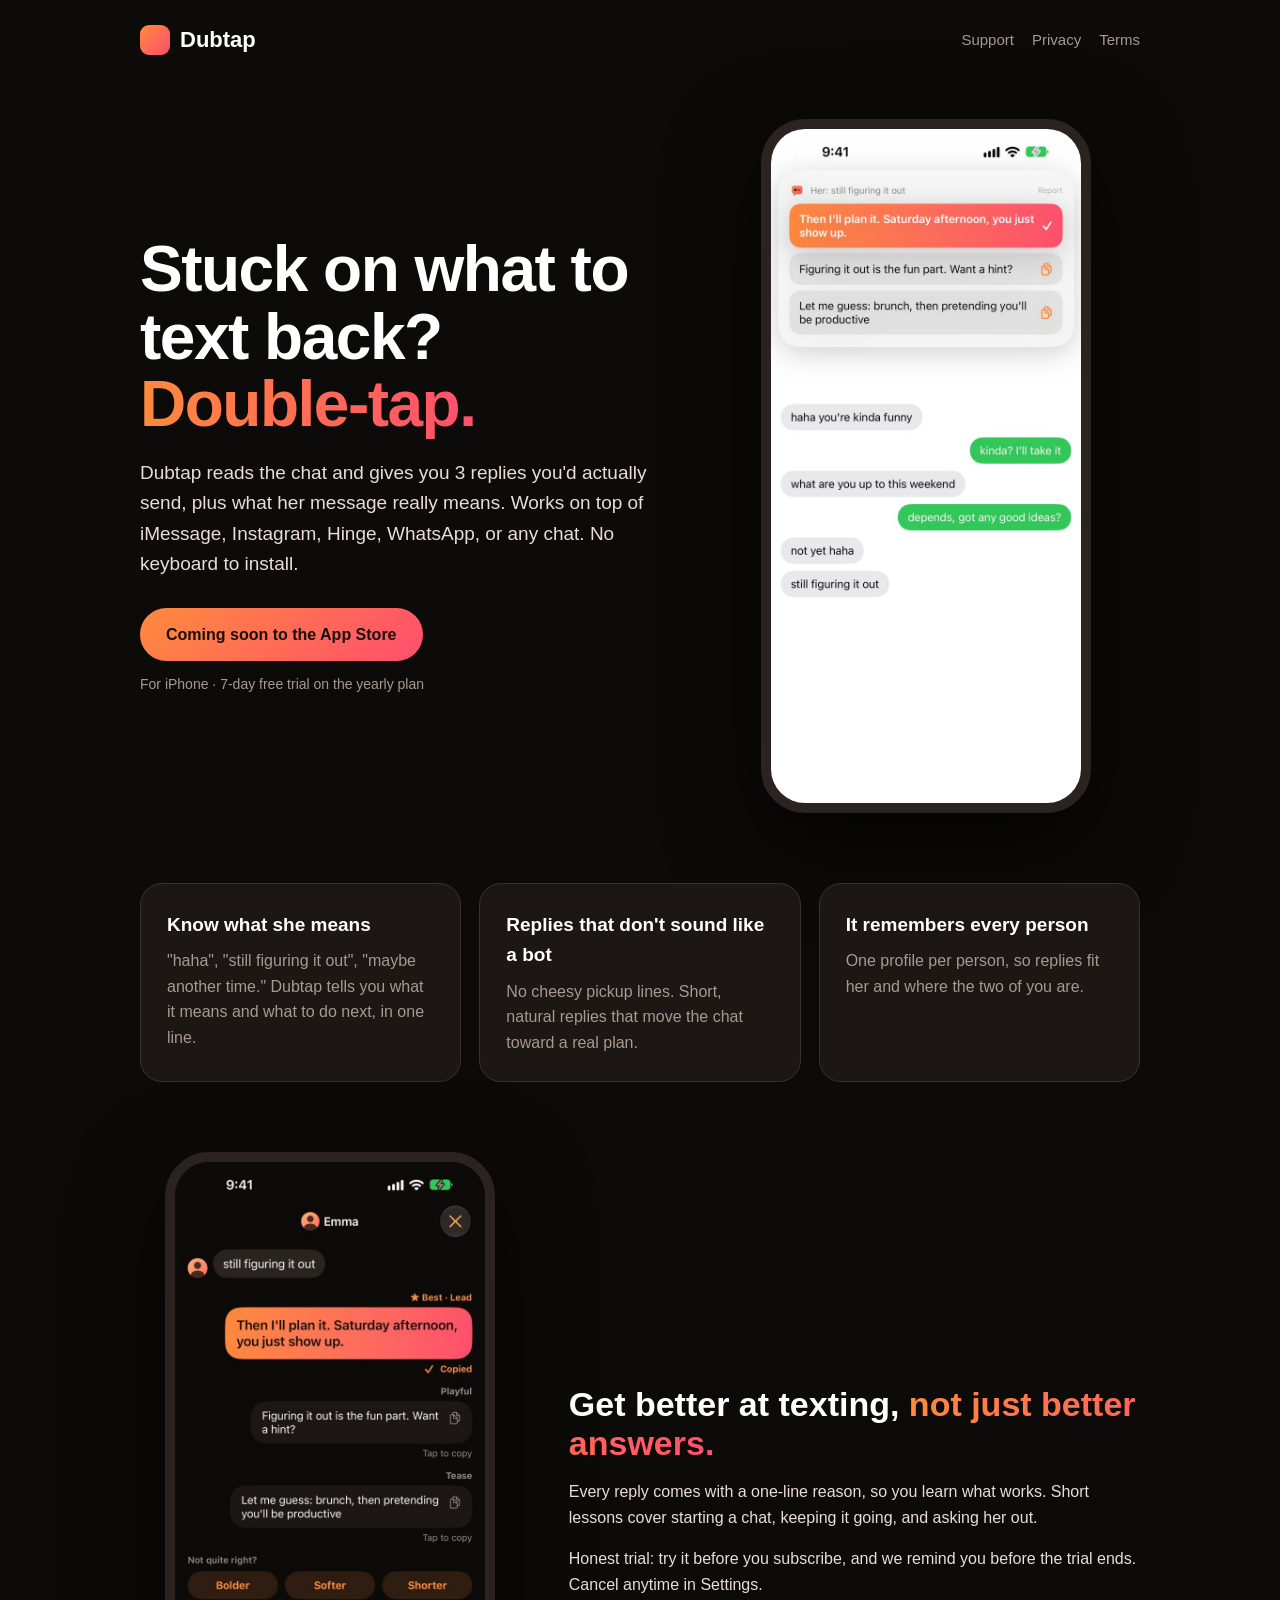
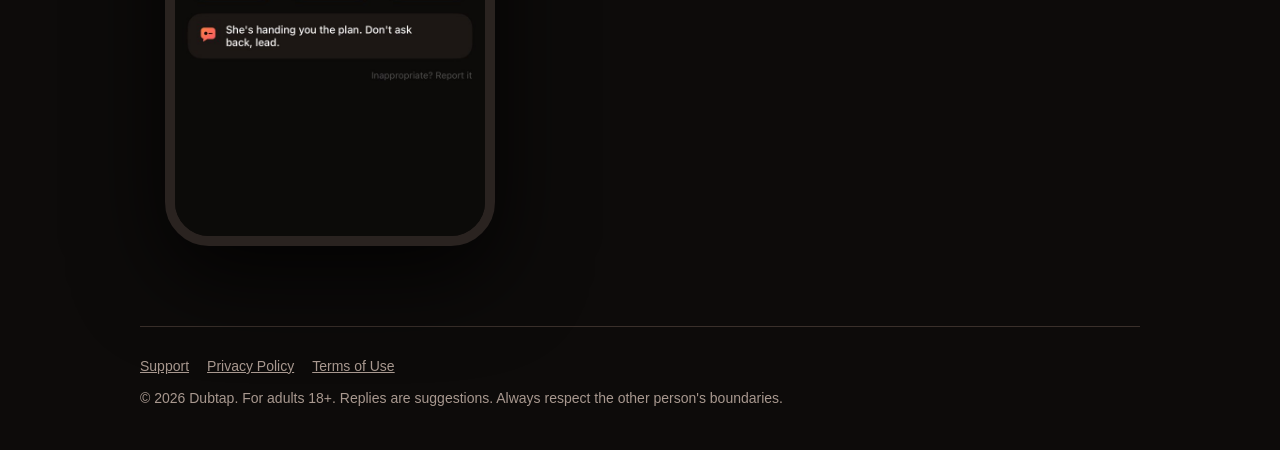
==== index.html @ b04d2e9c "Dubtap website: home, support, privacy, terms Co-Authored-By: Claude Fable 5.2 <noreply@anthropic.co" ====
<!doctype html>
<html lang="en">
<head>
<meta charset="utf-8">
<meta name="viewport" content="width=device-width,initial-scale=1">
<title>Dubtap: What to Text Her</title>
<meta name="description" content="Stuck on what to text back? Double-tap the back of your iPhone in any chat and get 3 replies you'd actually send, plus what her message really means.">
<meta property="og:title" content="Dubtap: What to Text Her">
<meta property="og:description" content="Double-tap the back of your iPhone in any chat. Get 3 replies you'd actually send.">
<meta property="og:image" content="https://dubtap.app/assets/reply.jpg">
<link rel="stylesheet" href="/assets/site.css">
</head>
<body>
<div class="wrap">
<header>
  <a class="brand" href="/"><span class="dot"></span>Dubtap</a>
  <nav><a href="/support/">Support</a><a href="/privacy/">Privacy</a><a href="/terms/">Terms</a></nav>
</header>

<section class="hero">
  <div>
    <h1>Stuck on what to text back? <span class="grad">Double-tap.</span></h1>
    <p>Dubtap reads the chat and gives you 3 replies you'd actually send, plus what her message really means. Works on top of iMessage, Instagram, Hinge, WhatsApp, or any chat. No keyboard to install.</p>
    <a class="btn" href="https://apps.apple.com/app/id6833831199">Coming soon to the App Store</a>
    <div class="note">For iPhone · 7-day free trial on the yearly plan</div>
  </div>
  <div class="phone"><img src="/assets/reply.jpg" alt="Three reply suggestions popping up over a chat, the first one already copied"></div>
</section>

<section class="features">
  <div class="card"><h3>Know what she means</h3><p>"haha", "still figuring it out", "maybe another time." Dubtap tells you what it means and what to do next, in one line.</p></div>
  <div class="card"><h3>Replies that don't sound like a bot</h3><p>No cheesy pickup lines. Short, natural replies that move the chat toward a real plan.</p></div>
  <div class="card"><h3>It remembers every person</h3><p>One profile per person, so replies fit her and where the two of you are.</p></div>
</section>

<section class="split">
  <div class="phone"><img src="/assets/result.jpg" alt="Reply result with a coach tip explaining the message"></div>
  <div>
    <h2>Get better at texting, <span class="grad">not just better answers.</span></h2>
    <p>Every reply comes with a one-line reason, so you learn what works. Short lessons cover starting a chat, keeping it going, and asking her out.</p>
    <p>Honest trial: try it before you subscribe, and we remind you before the trial ends. Cancel anytime in Settings.</p>
  </div>
</section>

<footer>
  <a href="/support/">Support</a><a href="/privacy/">Privacy Policy</a><a href="/terms/">Terms of Use</a>
  <div style="margin-top:10px">© 2026 Dubtap. For adults 18+. Replies are suggestions. Always respect the other person's boundaries.</div>
</footer>
</div>
</body>
</html>
---- assets/site.css ----
:root{--bg:#0d0b0a;--card:#1c1715;--line:#3a302b;--ink:#fff;--sub:#a8988f;--a1:#ff8a3d;--a2:#ff4f6d}
*{box-sizing:border-box}
html{-webkit-text-size-adjust:100%}
body{margin:0;background:var(--bg);color:var(--ink);font-family:-apple-system,BlinkMacSystemFont,"Segoe UI",Roboto,Helvetica,Arial,sans-serif;line-height:1.6}
a{color:var(--a1)}
.wrap{max-width:1040px;margin:0 auto;padding:0 20px}
header{display:flex;align-items:center;justify-content:space-between;padding:22px 0}
.brand{display:flex;align-items:center;gap:10px;font-weight:800;font-size:22px;color:var(--ink);text-decoration:none}
.dot{width:30px;height:30px;border-radius:9px;background:linear-gradient(135deg,var(--a1),var(--a2))}
nav a{color:var(--sub);text-decoration:none;margin-left:18px;font-size:15px}
nav a:hover{color:var(--ink)}
.grad{background:linear-gradient(90deg,var(--a1),var(--a2));-webkit-background-clip:text;background-clip:text;color:transparent}
.hero{display:grid;grid-template-columns:1.1fr .9fr;gap:48px;align-items:center;padding:40px 0 70px}
.hero h1{font-size:clamp(38px,6vw,64px);line-height:1.05;letter-spacing:-1.5px;margin:0 0 20px}
.hero p{font-size:19px;color:#e9ddd5;margin:0 0 28px;max-width:520px}
.btn{display:inline-block;background:linear-gradient(135deg,var(--a1),var(--a2));color:#1a0f0a;font-weight:700;padding:14px 26px;border-radius:999px;text-decoration:none}
.note{color:var(--sub);font-size:14px;margin-top:12px}
.phone{border:10px solid #2a2320;border-radius:44px;overflow:hidden;box-shadow:0 30px 90px #000c;max-width:330px;margin:0 auto}
.phone img{display:block;width:100%}
.features{display:grid;grid-template-columns:repeat(3,1fr);gap:18px;padding-bottom:70px}
.card{background:var(--card);border:1px solid var(--line);border-radius:22px;padding:26px}
.card h3{margin:0 0 8px;font-size:19px}
.card p{margin:0;color:var(--sub)}
.split{display:grid;grid-template-columns:.8fr 1.2fr;gap:48px;align-items:center;padding-bottom:80px}
.split h2{font-size:34px;line-height:1.15;margin:0 0 14px}
.split p{color:#e9ddd5}
footer{border-top:1px solid var(--line);padding:28px 0 40px;color:var(--sub);font-size:14px}
footer a{color:var(--sub);margin-right:18px}
.doc{max-width:760px;padding:20px 0 70px}
.doc h1{font-size:38px;margin:10px 0 4px}
.doc h2{font-size:22px;margin:34px 0 8px}
.doc p,.doc li{color:#e9ddd5}
.doc .meta{color:var(--sub);margin-bottom:24px}
@media (max-width:760px){
  .hero,.split{grid-template-columns:1fr}
  .features{grid-template-columns:1fr}
  nav a{margin-left:12px;font-size:14px}
}
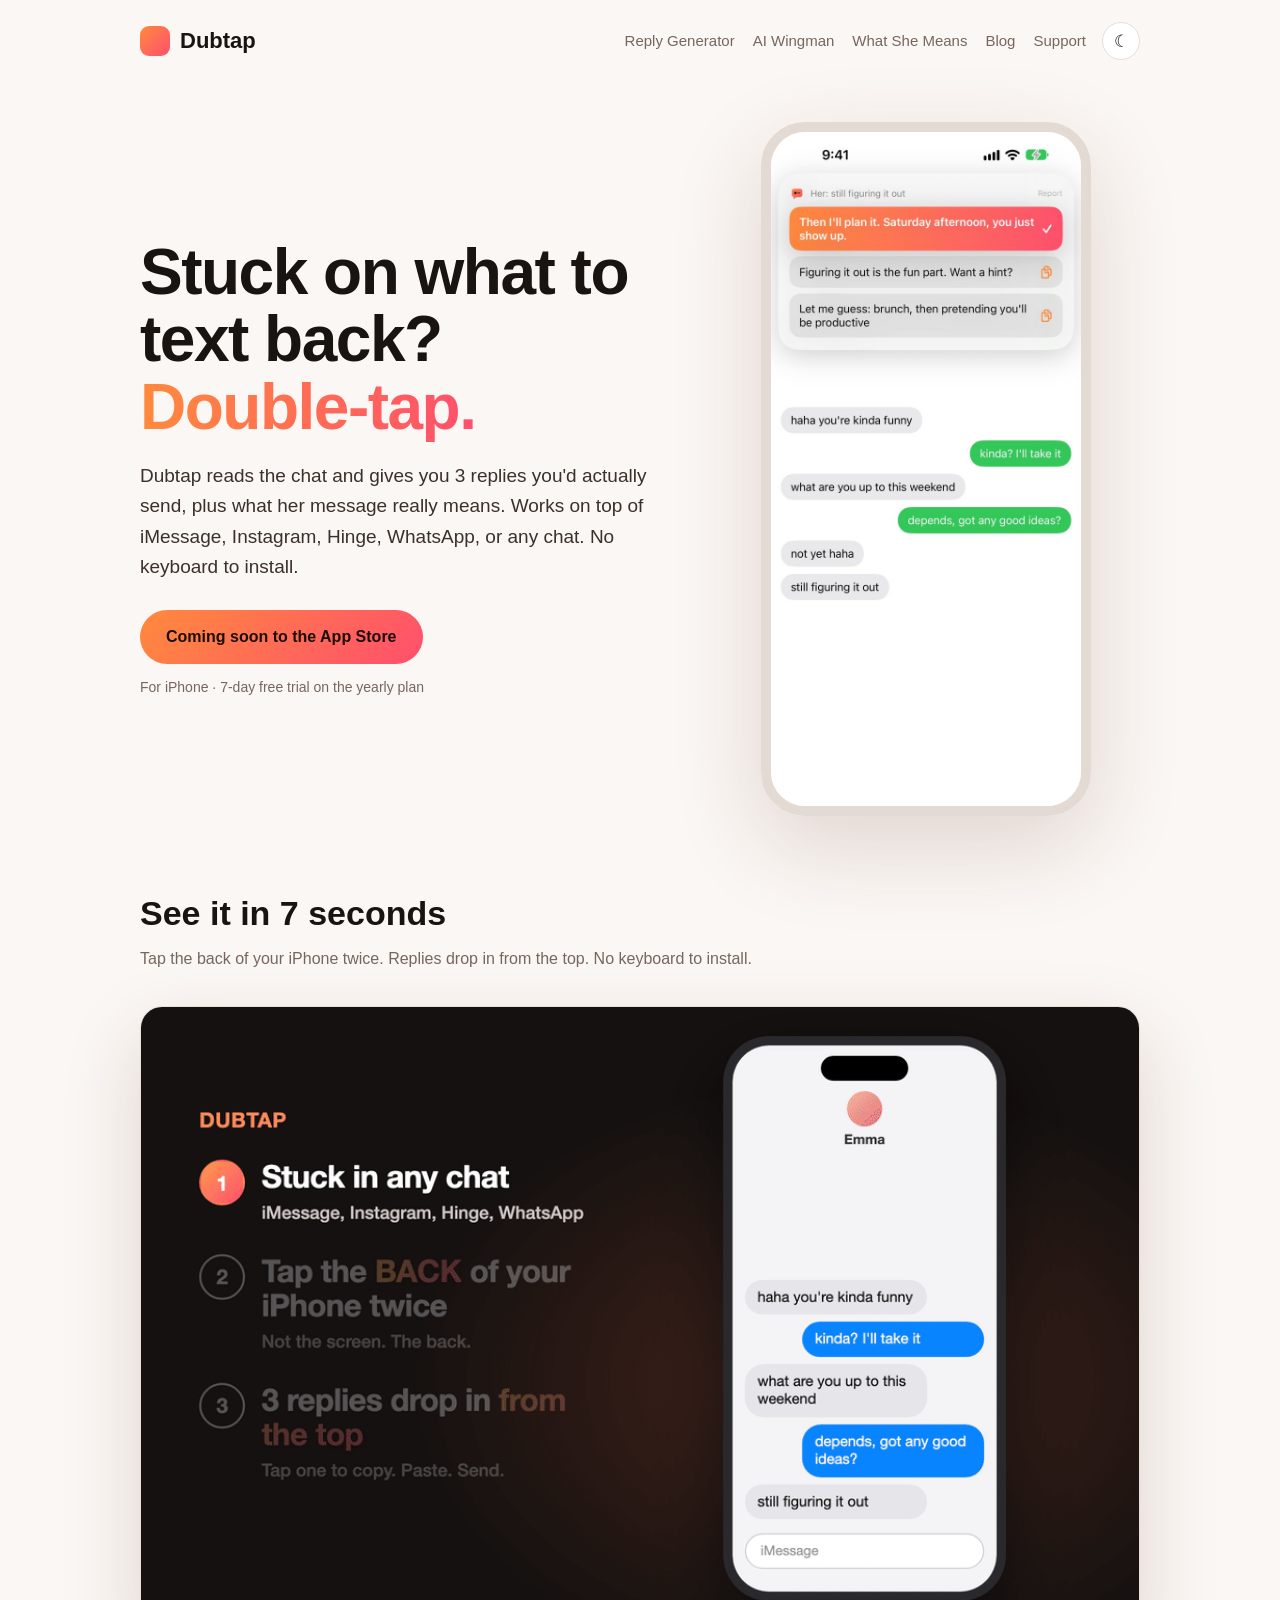
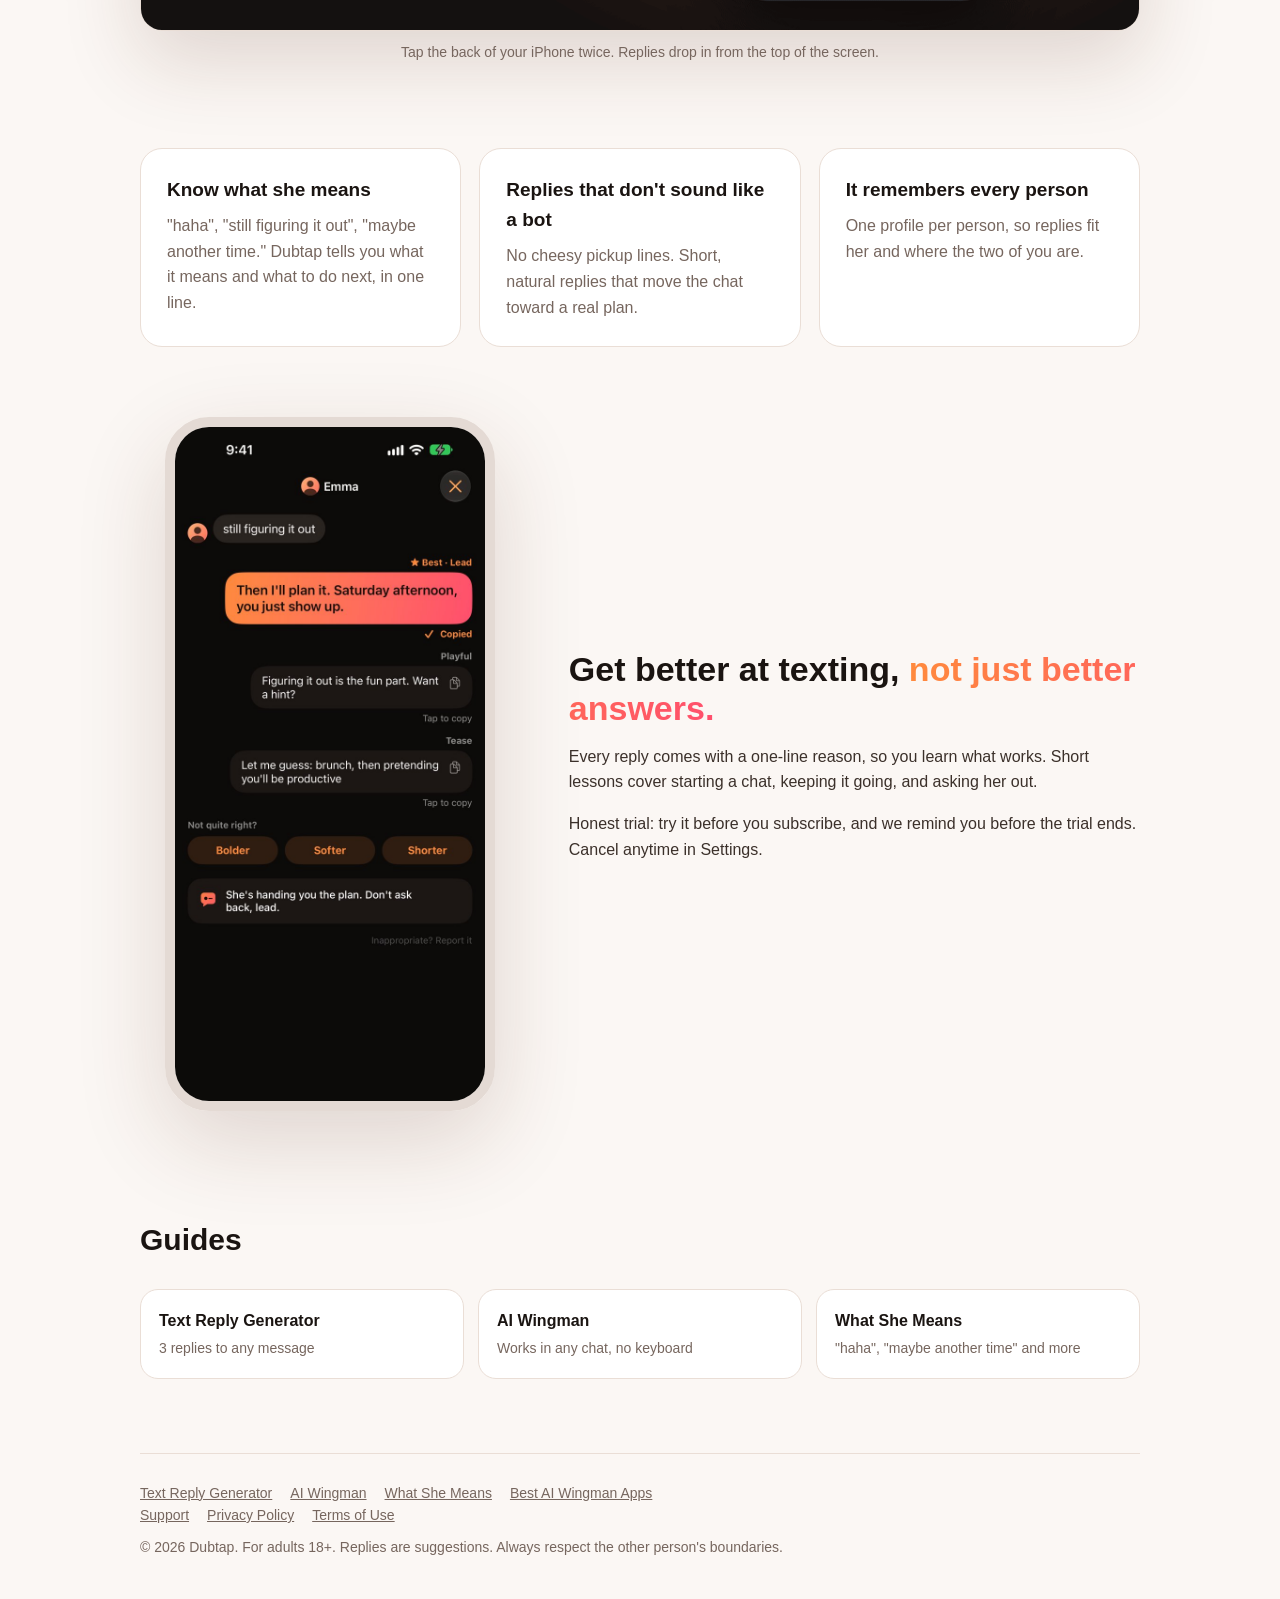
==== commit 22598b81: "Add inner pages, blog post, sitemap/robots, canonicals, demo GIF, light/dark mode Co-Authored-By: Cl" ====
--- a/index.html
+++ b/index.html
@@ -8,13 +8,16 @@
 <meta property="og:title" content="Dubtap: What to Text Her">
 <meta property="og:description" content="Double-tap the back of your iPhone in any chat. Get 3 replies you'd actually send.">
 <meta property="og:image" content="https://dubtap.app/assets/reply.jpg">
+<link rel="canonical" href="https://dubtap.app/">
+<script>try{var t=localStorage.getItem("theme");if(t=="light"||t=="dark")document.documentElement.setAttribute("data-theme",t)}catch(e){}</script>
 <link rel="stylesheet" href="/assets/site.css">
+<script src="/assets/theme.js" defer></script>
 </head>
 <body>
 <div class="wrap">
 <header>
   <a class="brand" href="/"><span class="dot"></span>Dubtap</a>
-  <nav><a href="/support/">Support</a><a href="/privacy/">Privacy</a><a href="/terms/">Terms</a></nav>
+  <div class="hdr-r"><nav><a href="/text-reply-generator/">Reply Generator</a><a href="/ai-wingman/">AI Wingman</a><a href="/what-she-means/">What She Means</a><a href="/blog/best-ai-wingman-apps-2026/">Blog</a><a href="/support/">Support</a></nav><button class="theme" type="button" aria-label="Toggle light and dark mode" title="Light / dark"><span class="moon">☾</span><span class="sun">☀</span></button></div>
 </header>
 
 <section class="hero">
@@ -25,6 +28,12 @@
     <div class="note">For iPhone · 7-day free trial on the yearly plan</div>
   </div>
   <div class="phone"><img src="/assets/reply.jpg" alt="Three reply suggestions popping up over a chat, the first one already copied"></div>
+</section>
+
+<section class="demo">
+  <h2>See it in 7 seconds</h2>
+  <p style="color:var(--sub);margin:0">Tap the back of your iPhone twice. Replies drop in from the top. No keyboard to install.</p>
+  <div class="gifbox"><img src="/assets/dubtap-double-tap.gif" width="960" height="600" alt="Double-tap the back of the iPhone, then 3 replies drop in from the top of the screen"></div><p class="cap">Tap the back of your iPhone twice. Replies drop in from the top of the screen.</p>
 </section>
 
 <section class="features">
@@ -42,8 +51,13 @@
   </div>
 </section>
 
+<section class="guides" style="padding-bottom:60px">
+<h2 style="font-size:30px">Guides</h2>
+<div class="more"><a href="/text-reply-generator/">Text Reply Generator<span>3 replies to any message</span></a><a href="/ai-wingman/">AI Wingman<span>Works in any chat, no keyboard</span></a><a href="/what-she-means/">What She Means<span>"haha", "maybe another time" and more</span></a></div>
+</section>
+
 <footer>
-  <a href="/support/">Support</a><a href="/privacy/">Privacy Policy</a><a href="/terms/">Terms of Use</a>
+  <a href="/text-reply-generator/">Text Reply Generator</a><a href="/ai-wingman/">AI Wingman</a><a href="/what-she-means/">What She Means</a><a href="/blog/best-ai-wingman-apps-2026/">Best AI Wingman Apps</a><br><a href="/support/">Support</a><a href="/privacy/">Privacy Policy</a><a href="/terms/">Terms of Use</a>
   <div style="margin-top:10px">© 2026 Dubtap. For adults 18+. Replies are suggestions. Always respect the other person's boundaries.</div>
 </footer>
 </div>
--- a/assets/site.css
+++ b/assets/site.css
@@ -1,8 +1,10 @@
-:root{--bg:#0d0b0a;--card:#1c1715;--line:#3a302b;--ink:#fff;--sub:#a8988f;--a1:#ff8a3d;--a2:#ff4f6d}
+:root{--bg:#fbf7f4;--card:#ffffff;--line:#eaded6;--ink:#1a1411;--sub:#76665e;--body:#3b302a;--strong:#1a1411;--bubble:#ece5e1;--bubble-ink:#1a1411;--rep:#f7f1ed;--us:rgba(255,110,70,.10);--shadow:rgba(80,40,20,.16);--frame:#e4dad4;--link:#d24a14;--a1:#ff8a3d;--a2:#ff4f6d;color-scheme:light}
+@media (prefers-color-scheme:dark){:root:not([data-theme="light"]){--bg:#0d0b0a;--card:#1c1715;--line:#3a302b;--ink:#fff;--sub:#a8988f;--body:#e9ddd5;--strong:#f3e9e3;--bubble:#2f2826;--bubble-ink:#fff;--rep:#2a2321;--us:rgba(255,120,80,.09);--shadow:rgba(0,0,0,.8);--frame:#2a2320;--link:#ff8a3d;color-scheme:dark}}
+:root[data-theme="dark"]{--bg:#0d0b0a;--card:#1c1715;--line:#3a302b;--ink:#fff;--sub:#a8988f;--body:#e9ddd5;--strong:#f3e9e3;--bubble:#2f2826;--bubble-ink:#fff;--rep:#2a2321;--us:rgba(255,120,80,.09);--shadow:rgba(0,0,0,.8);--frame:#2a2320;--link:#ff8a3d;color-scheme:dark}
 *{box-sizing:border-box}
 html{-webkit-text-size-adjust:100%}
-body{margin:0;background:var(--bg);color:var(--ink);font-family:-apple-system,BlinkMacSystemFont,"Segoe UI",Roboto,Helvetica,Arial,sans-serif;line-height:1.6}
-a{color:var(--a1)}
+body{margin:0;background:var(--bg);transition:background .2s,color .2s;color:var(--ink);font-family:-apple-system,BlinkMacSystemFont,"Segoe UI",Roboto,Helvetica,Arial,sans-serif;line-height:1.6}
+a{color:var(--link)}
 .wrap{max-width:1040px;margin:0 auto;padding:0 20px}
 header{display:flex;align-items:center;justify-content:space-between;padding:22px 0}
 .brand{display:flex;align-items:center;gap:10px;font-weight:800;font-size:22px;color:var(--ink);text-decoration:none}
@@ -12,10 +14,10 @@
 .grad{background:linear-gradient(90deg,var(--a1),var(--a2));-webkit-background-clip:text;background-clip:text;color:transparent}
 .hero{display:grid;grid-template-columns:1.1fr .9fr;gap:48px;align-items:center;padding:40px 0 70px}
 .hero h1{font-size:clamp(38px,6vw,64px);line-height:1.05;letter-spacing:-1.5px;margin:0 0 20px}
-.hero p{font-size:19px;color:#e9ddd5;margin:0 0 28px;max-width:520px}
+.hero p{font-size:19px;color:var(--body);margin:0 0 28px;max-width:520px}
 .btn{display:inline-block;background:linear-gradient(135deg,var(--a1),var(--a2));color:#1a0f0a;font-weight:700;padding:14px 26px;border-radius:999px;text-decoration:none}
 .note{color:var(--sub);font-size:14px;margin-top:12px}
-.phone{border:10px solid #2a2320;border-radius:44px;overflow:hidden;box-shadow:0 30px 90px #000c;max-width:330px;margin:0 auto}
+.phone{border:10px solid var(--frame);border-radius:44px;overflow:hidden;box-shadow:0 30px 90px var(--shadow);max-width:330px;margin:0 auto}
 .phone img{display:block;width:100%}
 .features{display:grid;grid-template-columns:repeat(3,1fr);gap:18px;padding-bottom:70px}
 .card{background:var(--card);border:1px solid var(--line);border-radius:22px;padding:26px}
@@ -23,16 +25,68 @@
 .card p{margin:0;color:var(--sub)}
 .split{display:grid;grid-template-columns:.8fr 1.2fr;gap:48px;align-items:center;padding-bottom:80px}
 .split h2{font-size:34px;line-height:1.15;margin:0 0 14px}
-.split p{color:#e9ddd5}
+.split p{color:var(--body)}
 footer{border-top:1px solid var(--line);padding:28px 0 40px;color:var(--sub);font-size:14px}
 footer a{color:var(--sub);margin-right:18px}
 .doc{max-width:760px;padding:20px 0 70px}
 .doc h1{font-size:38px;margin:10px 0 4px}
 .doc h2{font-size:22px;margin:34px 0 8px}
-.doc p,.doc li{color:#e9ddd5}
+.doc p,.doc li{color:var(--body)}
 .doc .meta{color:var(--sub);margin-bottom:24px}
 @media (max-width:760px){
   .hero,.split{grid-template-columns:1fr}
   .features{grid-template-columns:1fr}
   nav a{margin-left:12px;font-size:14px}
 }
+
+/* ---- content pages (2026-11-23) ---- */
+nav{display:flex;flex-wrap:wrap;justify-content:flex-end;gap:6px 18px}
+nav a{margin-left:0}
+.page{max-width:820px;margin:0 auto;padding:16px 0 70px}
+.page h1{font-size:clamp(36px,5.5vw,56px);line-height:1.06;letter-spacing:-1.2px;margin:8px 0 16px}
+.page h2{font-size:clamp(24px,3.4vw,32px);line-height:1.18;margin:56px 0 14px;letter-spacing:-.4px}
+.page h3{font-size:20px;margin:28px 0 8px}
+.page p,.page li{color:var(--body);font-size:17px}
+.lede{font-size:20px!important;color:var(--strong)!important;max-width:680px}
+.crumbs{font-size:14px;color:var(--sub)}
+.crumbs a{color:var(--sub)}
+.cta{display:flex;flex-wrap:wrap;align-items:center;gap:14px;margin:26px 0 8px}
+.ghost{color:var(--ink);text-decoration:none;border:1px solid var(--line);padding:13px 22px;border-radius:999px;font-weight:600}
+.gifbox{margin:34px 0 8px;border-radius:22px;overflow:hidden;border:1px solid var(--line);box-shadow:0 30px 80px var(--shadow)}
+.gifbox img{display:block;width:100%;height:auto}
+.cap{color:var(--sub);font-size:14px;margin-top:10px;text-align:center}
+.chat{background:var(--card);border:1px solid var(--line);border-radius:24px;padding:22px;margin:24px 0}
+.bub{display:inline-block;max-width:85%;padding:10px 15px;border-radius:20px;background:var(--bubble);color:var(--bubble-ink);font-size:16px}
+.label{font-size:12px;font-weight:800;letter-spacing:.6px;color:var(--a1);text-transform:uppercase;margin:16px 0 8px;color:var(--link)}
+.rep{border-radius:16px;padding:12px 15px;margin:8px 0;background:var(--rep);border:1px solid var(--line)}
+.rep.best{background:linear-gradient(135deg,var(--a1),var(--a2));border:0;color:#1a0f0a;font-weight:650}
+.rep b{display:block;font-size:11.5px;letter-spacing:.6px;opacity:.8;margin-bottom:2px}
+.why{font-size:15px;color:var(--sub);margin-top:12px}
+.why strong{color:var(--strong)}
+.steps3{display:grid;grid-template-columns:repeat(3,1fr);gap:16px;margin:20px 0}
+.steps3 .card h3{margin-top:0}
+.tbl{width:100%;overflow-x:auto;margin:18px 0}
+table{border-collapse:collapse;width:100%;min-width:560px;font-size:15.5px}
+th,td{text-align:left;padding:12px 12px;border-bottom:1px solid var(--line);vertical-align:top;color:var(--body)}
+th{color:var(--ink);font-size:14px}
+td.us,th.us{background:var(--us);color:var(--ink)}
+.faq h3{font-size:19px;margin:30px 0 6px;color:var(--ink)}
+.toc{display:flex;flex-wrap:wrap;gap:10px;margin:14px 0}
+.toc a{border:1px solid var(--line);border-radius:999px;padding:7px 14px;text-decoration:none;color:var(--strong);font-size:15px}
+.note-box{border-left:3px solid var(--a1);padding:4px 0 4px 16px;margin:20px 0;color:var(--sub)}
+.more{display:grid;grid-template-columns:repeat(3,1fr);gap:14px;margin:14px 0}
+.more a{display:block;background:var(--card);border:1px solid var(--line);border-radius:18px;padding:18px;text-decoration:none;color:var(--ink);font-weight:700}
+.more a span{display:block;color:var(--sub);font-weight:400;font-size:14px;margin-top:4px}
+.demo{padding:0 0 70px}
+.demo h2{font-size:34px;margin:0 0 6px}
+@media (max-width:760px){.steps3,.more{grid-template-columns:1fr}header{flex-direction:column;align-items:flex-start;gap:10px}nav{justify-content:flex-start}}
+
+/* theme toggle */
+.hdr-r{display:flex;align-items:center;gap:16px}
+.theme{flex:0 0 auto;width:38px;height:38px;border-radius:50%;border:1px solid var(--line);background:var(--card);color:var(--ink);font-size:17px;line-height:1;cursor:pointer;display:inline-flex;align-items:center;justify-content:center}
+.theme:hover{border-color:var(--a1)}
+.theme .sun{display:none}
+@media (prefers-color-scheme:dark){:root:not([data-theme="light"]) .theme .sun{display:inline}:root:not([data-theme="light"]) .theme .moon{display:none}}
+:root[data-theme="dark"] .theme .sun{display:inline}
+:root[data-theme="dark"] .theme .moon{display:none}
+@media (max-width:760px){.hdr-r{width:100%;justify-content:space-between;align-items:flex-start}}
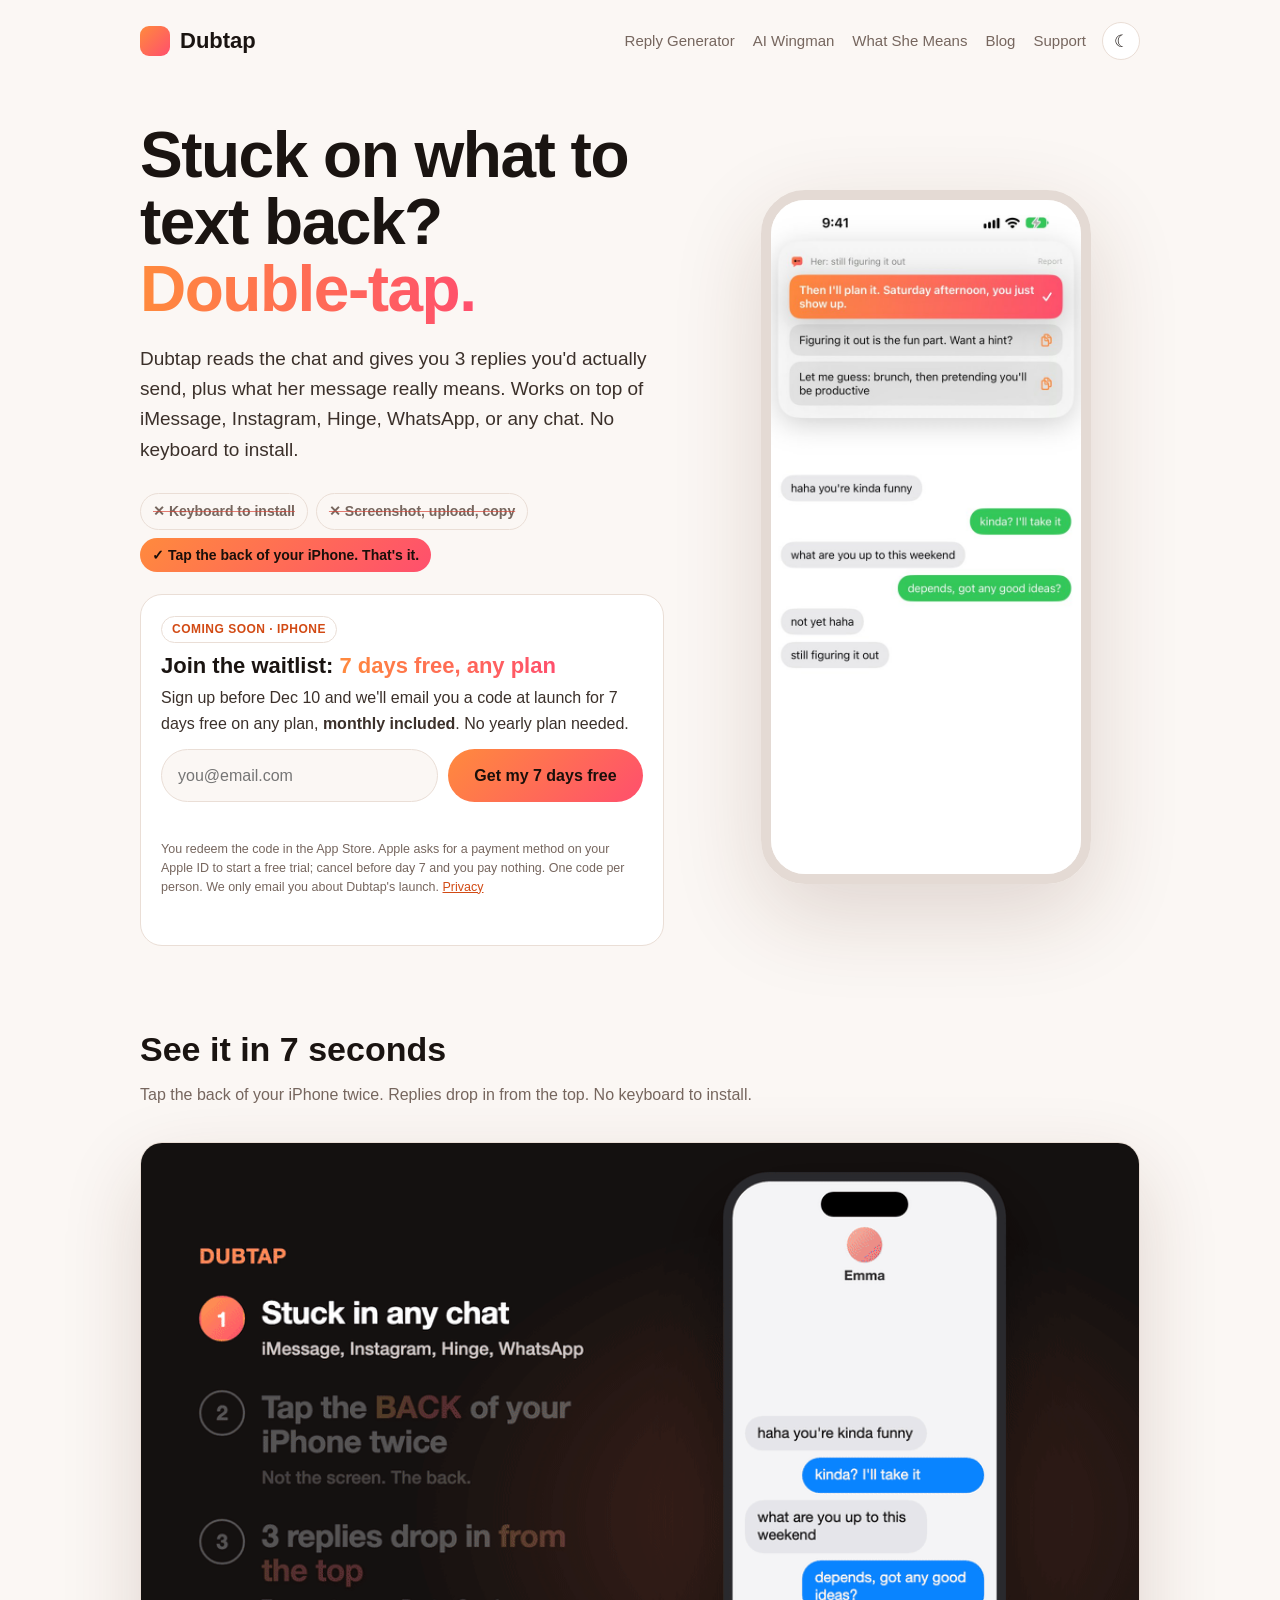
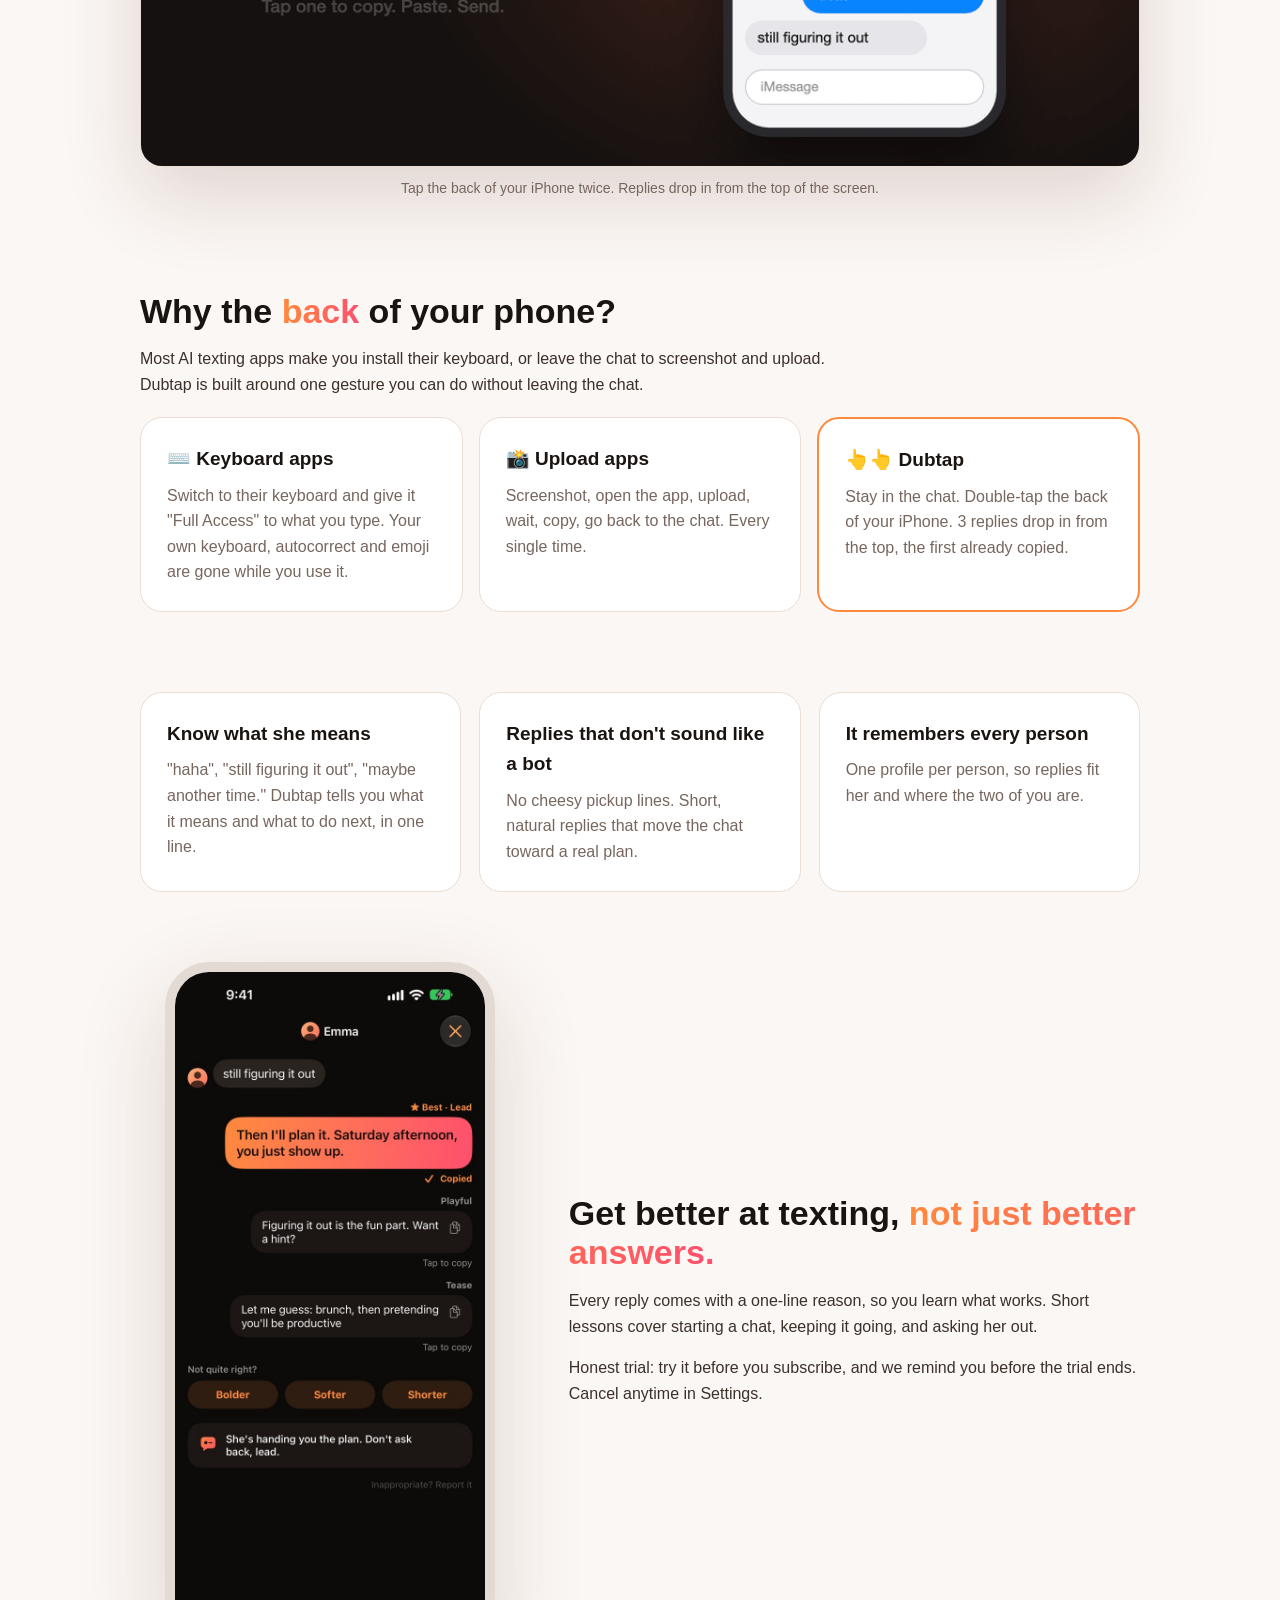
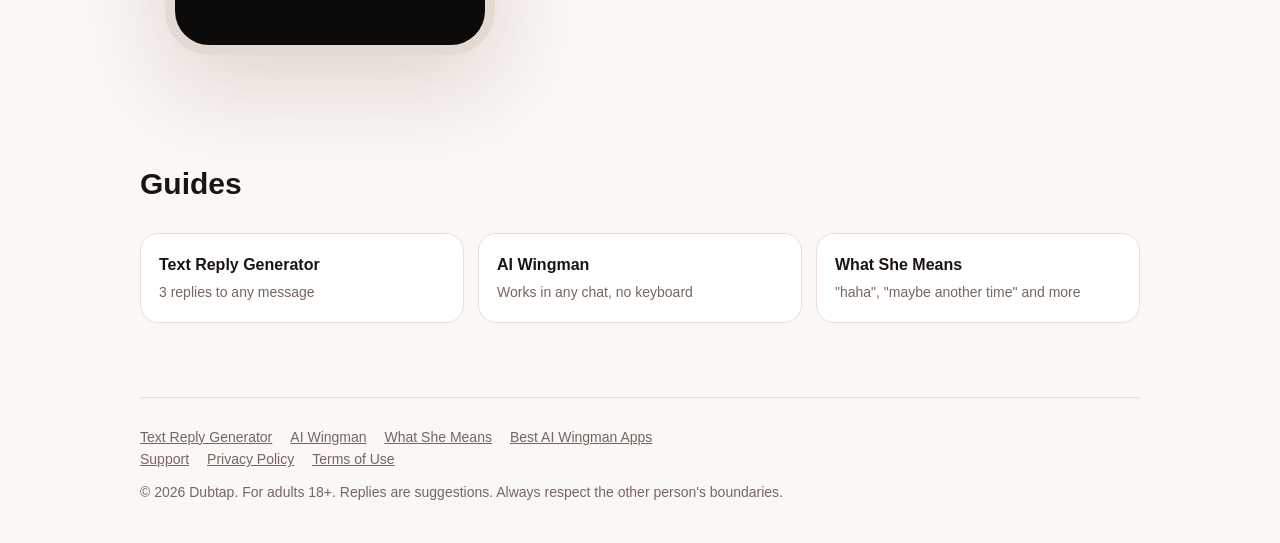
==== commit 51a6fe80: "Waitlist form (7 days free on any plan), back-tap comparison, privacy update Co-Authored-By: Claude " ====
--- a/index.html
+++ b/index.html
@@ -12,6 +12,7 @@
 <script>try{var t=localStorage.getItem("theme");if(t=="light"||t=="dark")document.documentElement.setAttribute("data-theme",t)}catch(e){}</script>
 <link rel="stylesheet" href="/assets/site.css">
 <script src="/assets/theme.js" defer></script>
+<script src="/assets/waitlist.js" defer></script>
 </head>
 <body>
 <div class="wrap">
@@ -24,8 +25,8 @@
   <div>
     <h1>Stuck on what to text back? <span class="grad">Double-tap.</span></h1>
     <p>Dubtap reads the chat and gives you 3 replies you'd actually send, plus what her message really means. Works on top of iMessage, Instagram, Hinge, WhatsApp, or any chat. No keyboard to install.</p>
-    <a class="btn" href="https://apps.apple.com/app/id6833831199">Coming soon to the App Store</a>
-    <div class="note">For iPhone · 7-day free trial on the yearly plan</div>
+    <div class="vs"><span class="vs-no">✕ Keyboard to install</span><span class="vs-no">✕ Screenshot, upload, copy</span><span class="vs-yes">✓ Tap the back of your iPhone. That's it.</span></div>
+    <div class="wl-box" id="waitlist"><div class="wl-head"><span class="wl-badge">Coming soon · iPhone</span><h3>Join the waitlist: <span class="grad">7 days free, any plan</span></h3><p>Sign up before Dec 10 and we'll email you a code at launch for 7 days free on any plan, <strong>monthly included</strong>. No yearly plan needed.</p></div><form class="wl" data-source="/" novalidate><input type="email" name="email" placeholder="you@email.com" autocomplete="email" required aria-label="Email address"><input type="text" name="website" tabindex="-1" autocomplete="off" class="wl-hp" aria-hidden="true"><button type="submit" class="btn">Get my 7 days free</button><p class="wl-msg" role="status" aria-live="polite"></p></form><p class="wl-fine">You redeem the code in the App Store. Apple asks for a payment method on your Apple ID to start a free trial; cancel before day 7 and you pay nothing. One code per person. We only email you about Dubtap's launch. <a href="/privacy/">Privacy</a></p></div>
   </div>
   <div class="phone"><img src="/assets/reply.jpg" alt="Three reply suggestions popping up over a chat, the first one already copied"></div>
 </section>
@@ -34,6 +35,12 @@
   <h2>See it in 7 seconds</h2>
   <p style="color:var(--sub);margin:0">Tap the back of your iPhone twice. Replies drop in from the top. No keyboard to install.</p>
   <div class="gifbox"><img src="/assets/dubtap-double-tap.gif" width="960" height="600" alt="Double-tap the back of the iPhone, then 3 replies drop in from the top of the screen"></div><p class="cap">Tap the back of your iPhone twice. Replies drop in from the top of the screen.</p>
+</section>
+
+<section class="whyback">
+<h2>Why the <span class="grad">back</span> of your phone?</h2>
+<p class="whyback-sub">Most AI texting apps make you install their keyboard, or leave the chat to screenshot and upload. Dubtap is built around one gesture you can do without leaving the chat.</p>
+<div class="steps3"><div class="card"><h3>⌨️ Keyboard apps</h3><p>Switch to their keyboard and give it "Full Access" to what you type. Your own keyboard, autocorrect and emoji are gone while you use it.</p></div><div class="card"><h3>📸 Upload apps</h3><p>Screenshot, open the app, upload, wait, copy, go back to the chat. Every single time.</p></div><div class="card hl"><h3>👆👆 Dubtap</h3><p>Stay in the chat. Double-tap the back of your iPhone. 3 replies drop in from the top, the first already copied.</p></div></div>
 </section>
 
 <section class="features">
--- a/assets/site.css
+++ b/assets/site.css
@@ -90,3 +90,29 @@
 :root[data-theme="dark"] .theme .sun{display:inline}
 :root[data-theme="dark"] .theme .moon{display:none}
 @media (max-width:760px){.hdr-r{width:100%;justify-content:space-between;align-items:flex-start}}
+
+/* waitlist + back-tap emphasis (2026-11-23) */
+.wl-box{background:var(--card);border:1px solid var(--line);border-radius:22px;padding:20px;margin:22px 0 6px;max-width:560px}
+.wl-badge{display:inline-block;font-size:12px;font-weight:800;letter-spacing:.5px;text-transform:uppercase;color:var(--link);border:1px solid var(--line);border-radius:999px;padding:3px 10px}
+.wl-head h3{font-size:22px;line-height:1.2;margin:10px 0 6px}
+.wl-head p{margin:0 0 12px;font-size:16px!important;color:var(--body)}
+.wl{display:flex;flex-wrap:wrap;gap:10px}
+.wl input[type=email]{flex:1 1 220px;min-width:0;font:inherit;font-size:16px;padding:13px 16px;border-radius:999px;border:1px solid var(--line);background:var(--bg);color:var(--ink)}
+.wl input[type=email]:focus{outline:2px solid var(--a1);outline-offset:1px}
+.wl button{border:0;cursor:pointer;font:inherit;font-weight:700;flex:0 0 auto}
+.wl button:disabled{opacity:.6;cursor:default}
+.wl-hp{position:absolute;left:-9999px;width:1px;height:1px;opacity:0}
+.wl-msg{flex-basis:100%;margin:2px 4px 0;font-size:15px!important;min-height:0}
+.wl-msg.ok{color:#2e9d5b!important;font-weight:600}
+.wl-msg.err{color:#d8473a!important}
+.wl.done input,.wl.done button{display:none}
+.wl-fine{font-size:12.5px!important;color:var(--sub)!important;margin:10px 4px 0;line-height:1.5}
+.vs{display:flex;flex-wrap:wrap;gap:8px;margin:0 0 4px}
+.vs span{font-size:14px;font-weight:700;border-radius:999px;padding:6px 12px}
+.vs-no{color:var(--sub);border:1px solid var(--line);text-decoration:line-through;text-decoration-color:rgba(216,71,58,.7)}
+.vs-yes{color:#1a0f0a;background:linear-gradient(135deg,var(--a1),var(--a2))}
+.whyback{padding:0 0 60px}
+.whyback h2{font-size:34px;margin:0 0 8px}
+.whyback-sub{color:var(--body);max-width:700px;margin:0 0 8px}
+.card.hl{border:2px solid var(--a1)}
+.card p{color:var(--sub)}
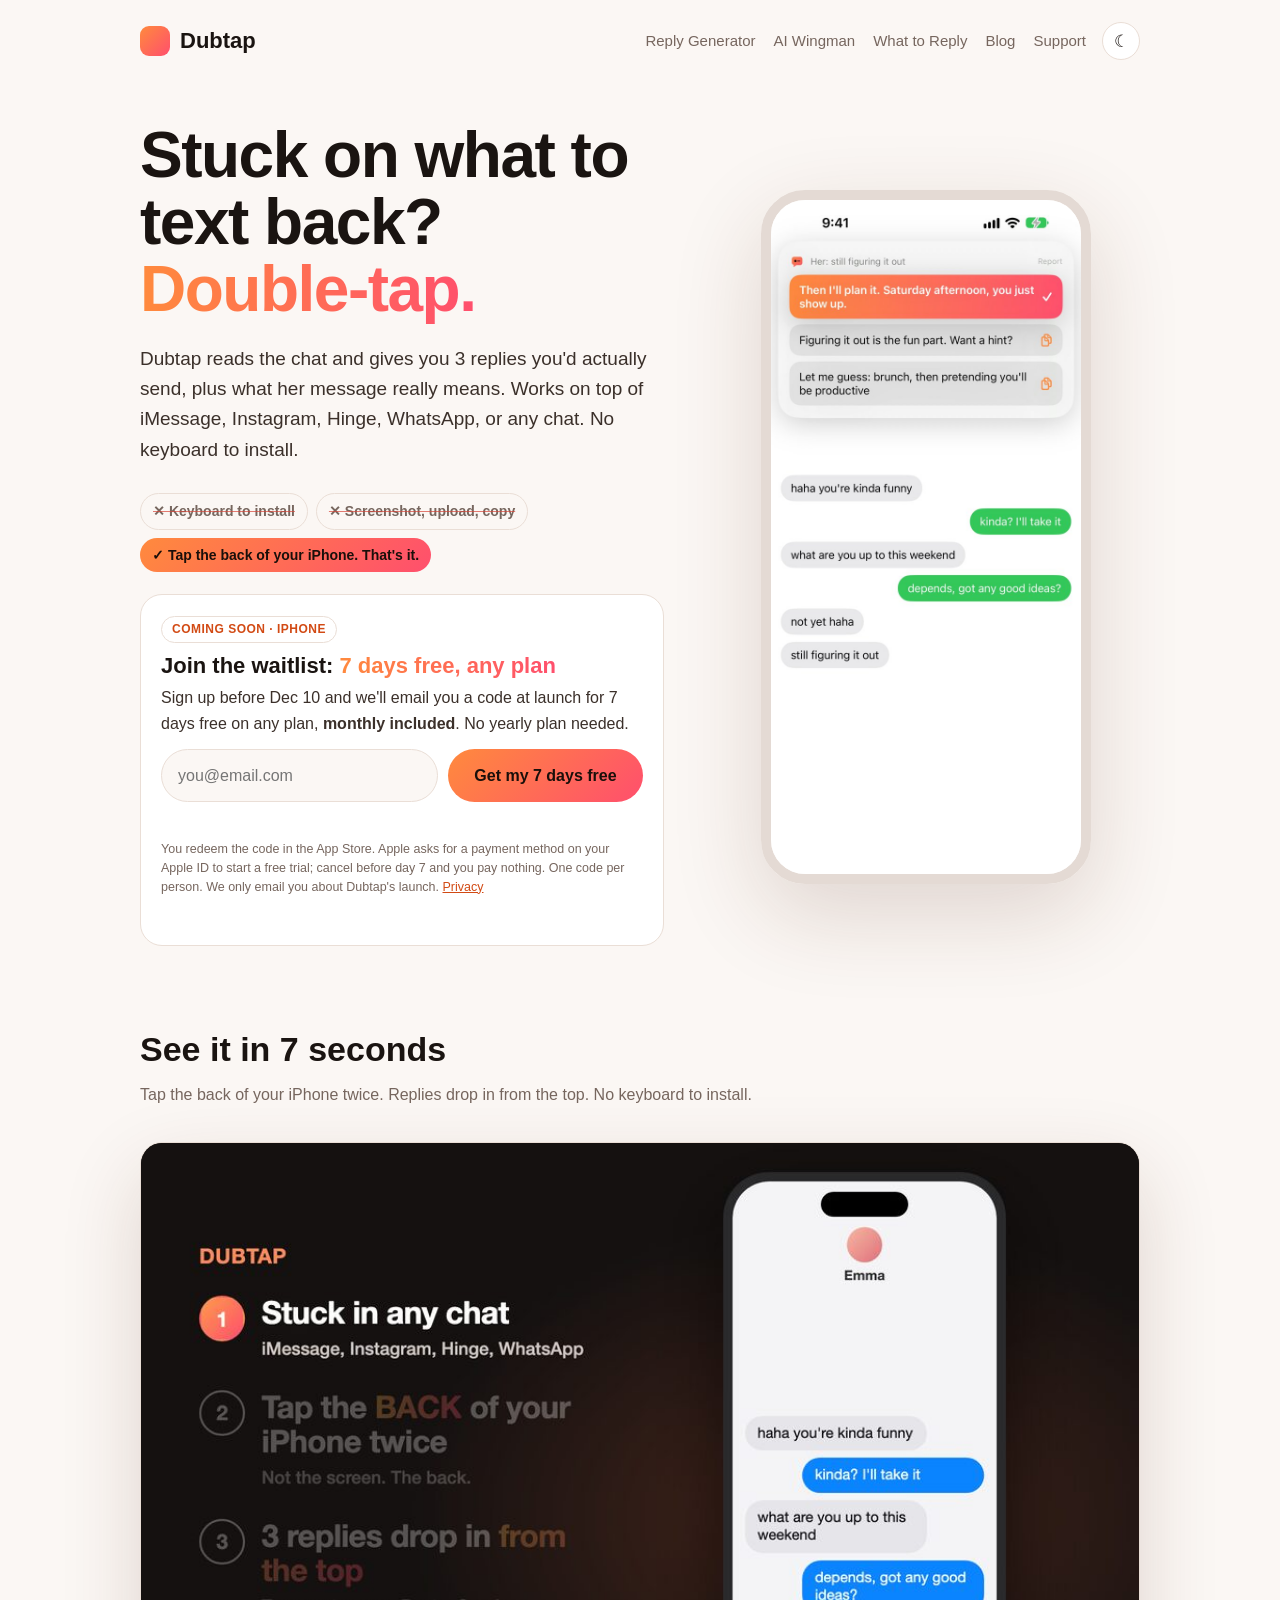
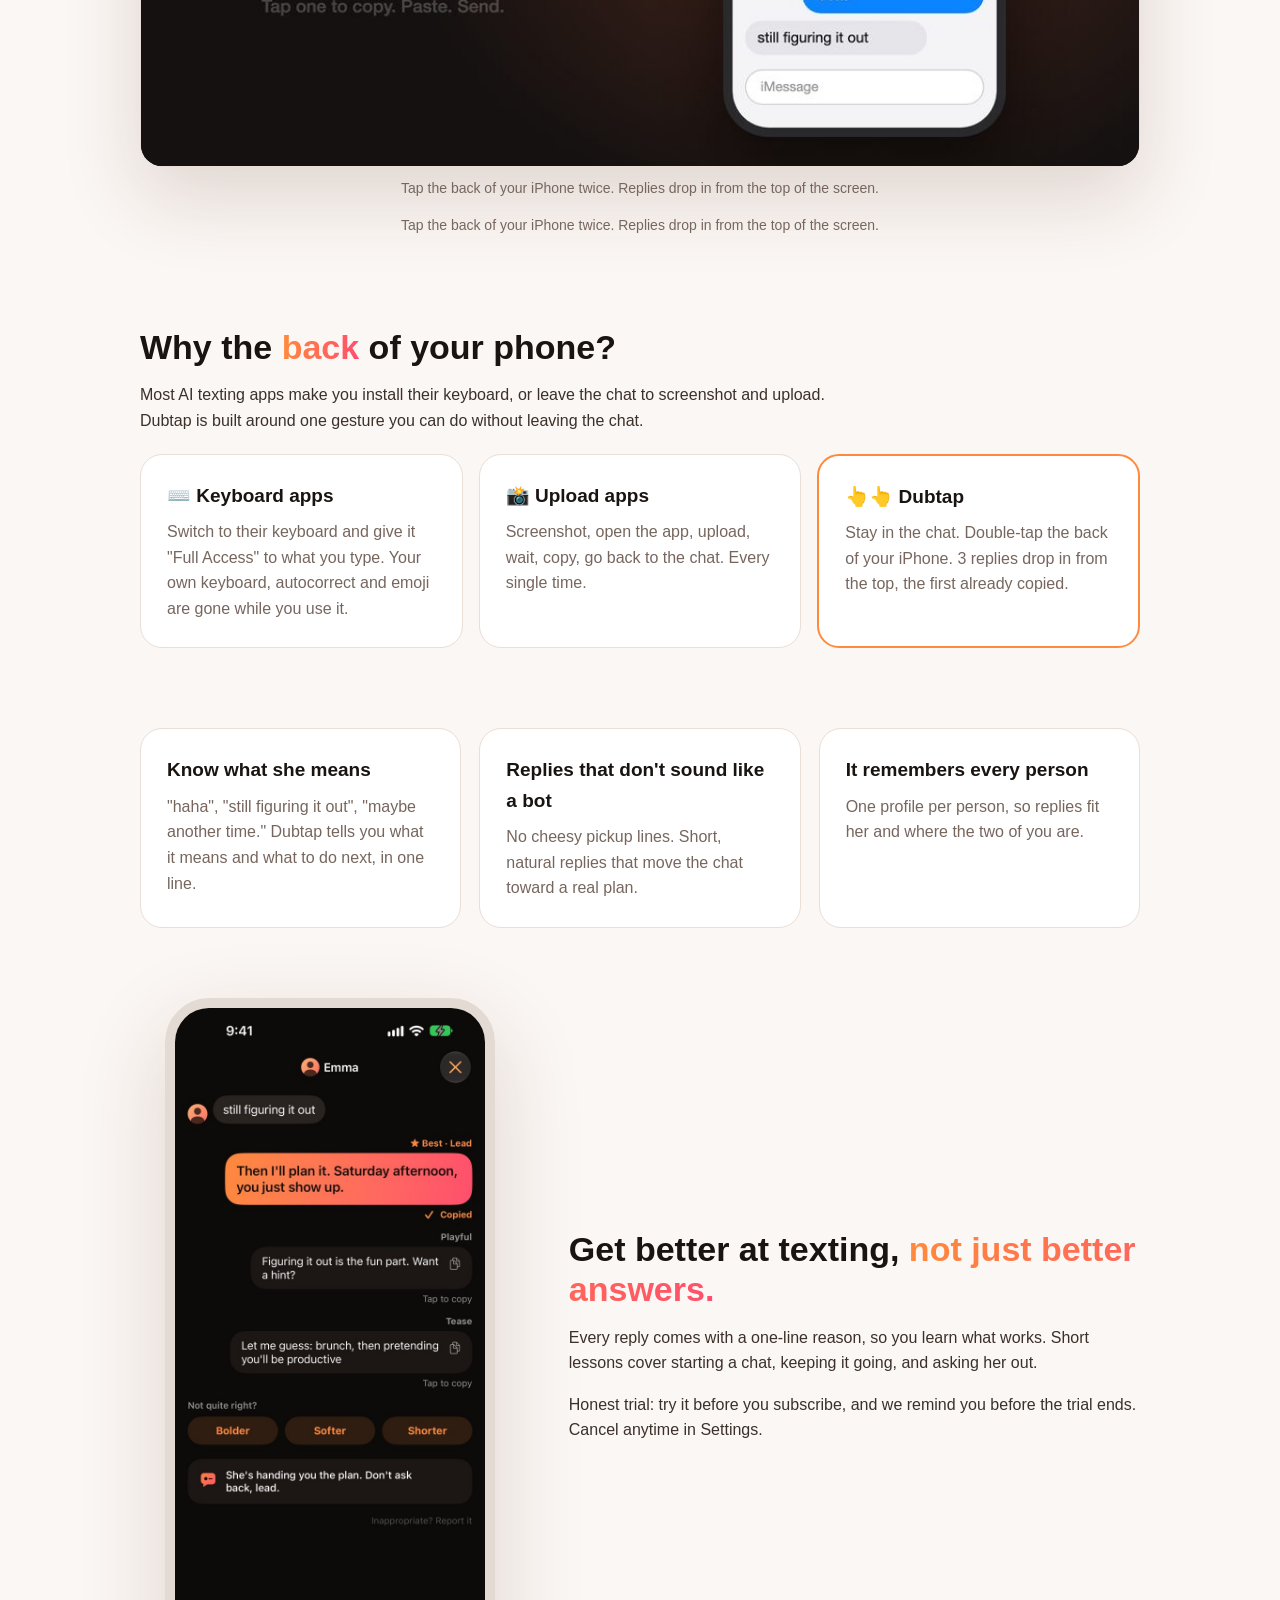
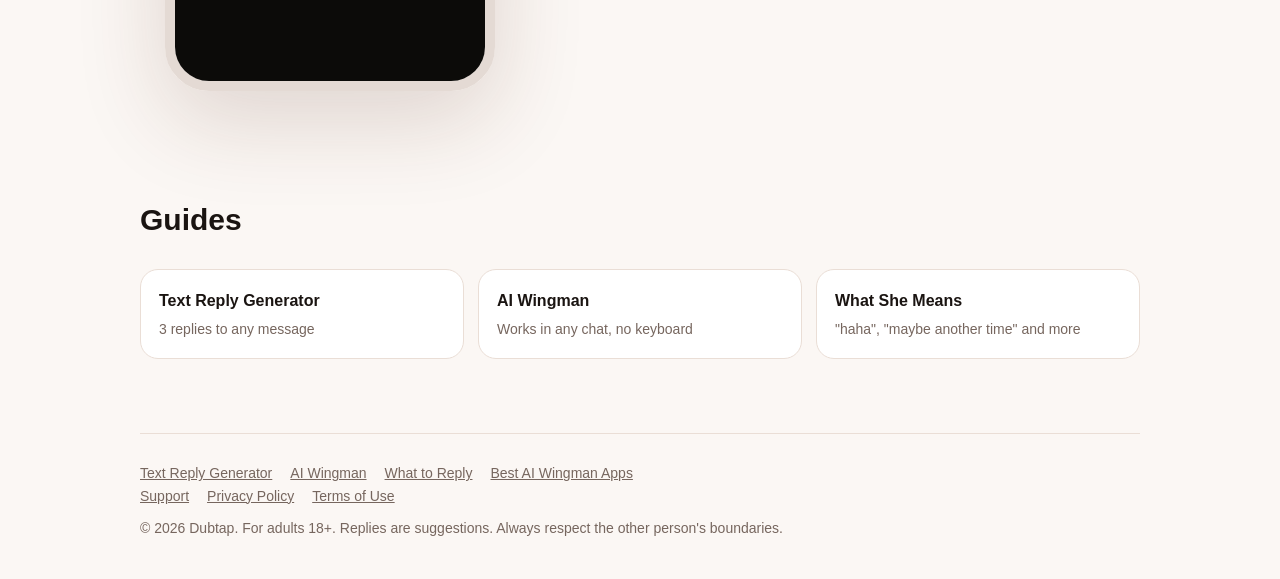
==== commit 904ba546: "Retarget what-she-means to 'what to reply', add structured data, share cards, favicon, OG image, MP4" ====
--- a/index.html
+++ b/index.html
@@ -5,10 +5,21 @@
 <meta name="viewport" content="width=device-width,initial-scale=1">
 <title>Dubtap: What to Text Her</title>
 <meta name="description" content="Stuck on what to text back? Double-tap the back of your iPhone in any chat and get 3 replies you'd actually send, plus what her message really means.">
+<link rel="canonical" href="https://dubtap.app/">
+<meta property="og:site_name" content="Dubtap">
+<meta property="og:type" content="website">
+<meta property="og:url" content="https://dubtap.app/">
 <meta property="og:title" content="Dubtap: What to Text Her">
-<meta property="og:description" content="Double-tap the back of your iPhone in any chat. Get 3 replies you'd actually send.">
-<meta property="og:image" content="https://dubtap.app/assets/reply.jpg">
-<link rel="canonical" href="https://dubtap.app/">
+<meta property="og:description" content="Stuck on what to text back? Double-tap the back of your iPhone in any chat and get 3 replies you'd actually send, plus what her message really means.">
+<meta property="og:image" content="https://dubtap.app/assets/og.jpg">
+<meta property="og:image:width" content="1200">
+<meta property="og:image:height" content="630">
+<meta name="twitter:card" content="summary_large_image">
+<link rel="icon" href="/favicon.svg" type="image/svg+xml">
+<link rel="icon" href="/favicon-32.png" sizes="32x32" type="image/png">
+<link rel="apple-touch-icon" href="/apple-touch-icon.png">
+<script type="application/ld+json">{"@context": "https://schema.org", "@type": "SoftwareApplication", "name": "Dubtap", "alternateName": "Dubtap: What to Text Her", "url": "https://dubtap.app/", "applicationCategory": "LifestyleApplication", "operatingSystem": "iOS 14 or later", "description": "AI texting assistant for iPhone. Double-tap the back of your iPhone in any chat to get 3 replies and what her message means. No keyboard to install.", "image": "https://dubtap.app/assets/og.jpg", "screenshot": "https://dubtap.app/assets/reply.jpg", "offers": {"@type": "Offer", "price": "0", "priceCurrency": "USD", "description": "Free download. Subscription with 7-day free trial on the yearly plan."}, "publisher": {"@type": "Organization", "name": "Dubtap", "url": "https://dubtap.app/"}}</script>
+<script type="application/ld+json">{"@context": "https://schema.org", "@type": "WebSite", "name": "Dubtap", "url": "https://dubtap.app/"}</script>
 <script>try{var t=localStorage.getItem("theme");if(t=="light"||t=="dark")document.documentElement.setAttribute("data-theme",t)}catch(e){}</script>
 <link rel="stylesheet" href="/assets/site.css">
 <script src="/assets/theme.js" defer></script>
@@ -18,7 +29,7 @@
 <div class="wrap">
 <header>
   <a class="brand" href="/"><span class="dot"></span>Dubtap</a>
-  <div class="hdr-r"><nav><a href="/text-reply-generator/">Reply Generator</a><a href="/ai-wingman/">AI Wingman</a><a href="/what-she-means/">What She Means</a><a href="/blog/best-ai-wingman-apps-2026/">Blog</a><a href="/support/">Support</a></nav><button class="theme" type="button" aria-label="Toggle light and dark mode" title="Light / dark"><span class="moon">☾</span><span class="sun">☀</span></button></div>
+  <div class="hdr-r"><nav><a href="/text-reply-generator/">Reply Generator</a><a href="/ai-wingman/">AI Wingman</a><a href="/what-she-means/">What to Reply</a><a href="/blog/best-ai-wingman-apps-2026/">Blog</a><a href="/support/">Support</a></nav><button class="theme" type="button" aria-label="Toggle light and dark mode" title="Light / dark"><span class="moon">☾</span><span class="sun">☀</span></button></div>
 </header>
 
 <section class="hero">
@@ -28,13 +39,13 @@
     <div class="vs"><span class="vs-no">✕ Keyboard to install</span><span class="vs-no">✕ Screenshot, upload, copy</span><span class="vs-yes">✓ Tap the back of your iPhone. That's it.</span></div>
     <div class="wl-box" id="waitlist"><div class="wl-head"><span class="wl-badge">Coming soon · iPhone</span><h3>Join the waitlist: <span class="grad">7 days free, any plan</span></h3><p>Sign up before Dec 10 and we'll email you a code at launch for 7 days free on any plan, <strong>monthly included</strong>. No yearly plan needed.</p></div><form class="wl" data-source="/" novalidate><input type="email" name="email" placeholder="you@email.com" autocomplete="email" required aria-label="Email address"><input type="text" name="website" tabindex="-1" autocomplete="off" class="wl-hp" aria-hidden="true"><button type="submit" class="btn">Get my 7 days free</button><p class="wl-msg" role="status" aria-live="polite"></p></form><p class="wl-fine">You redeem the code in the App Store. Apple asks for a payment method on your Apple ID to start a free trial; cancel before day 7 and you pay nothing. One code per person. We only email you about Dubtap's launch. <a href="/privacy/">Privacy</a></p></div>
   </div>
-  <div class="phone"><img src="/assets/reply.jpg" alt="Three reply suggestions popping up over a chat, the first one already copied"></div>
+  <div class="phone"><img src="/assets/reply.jpg" width="660" height="1434" alt="Three reply suggestions popping up over a chat, the first one already copied"></div>
 </section>
 
 <section class="demo">
   <h2>See it in 7 seconds</h2>
   <p style="color:var(--sub);margin:0">Tap the back of your iPhone twice. Replies drop in from the top. No keyboard to install.</p>
-  <div class="gifbox"><img src="/assets/dubtap-double-tap.gif" width="960" height="600" alt="Double-tap the back of the iPhone, then 3 replies drop in from the top of the screen"></div><p class="cap">Tap the back of your iPhone twice. Replies drop in from the top of the screen.</p>
+  <div class="gifbox"><video autoplay muted loop playsinline preload="metadata" width="960" height="600" poster="/assets/dubtap-double-tap-poster.jpg" aria-label="Double-tap the back of the iPhone, then 3 replies drop in from the top of the screen"><source src="/assets/dubtap-double-tap.mp4" type="video/mp4"></video></div><p class="cap">Tap the back of your iPhone twice. Replies drop in from the top of the screen.</p><p class="cap">Tap the back of your iPhone twice. Replies drop in from the top of the screen.</p>
 </section>
 
 <section class="whyback">
@@ -50,7 +61,7 @@
 </section>
 
 <section class="split">
-  <div class="phone"><img src="/assets/result.jpg" alt="Reply result with a coach tip explaining the message"></div>
+  <div class="phone"><img src="/assets/result.jpg" width="660" height="1434" loading="lazy" alt="Reply result with a coach tip explaining the message"></div>
   <div>
     <h2>Get better at texting, <span class="grad">not just better answers.</span></h2>
     <p>Every reply comes with a one-line reason, so you learn what works. Short lessons cover starting a chat, keeping it going, and asking her out.</p>
@@ -64,7 +75,7 @@
 </section>
 
 <footer>
-  <a href="/text-reply-generator/">Text Reply Generator</a><a href="/ai-wingman/">AI Wingman</a><a href="/what-she-means/">What She Means</a><a href="/blog/best-ai-wingman-apps-2026/">Best AI Wingman Apps</a><br><a href="/support/">Support</a><a href="/privacy/">Privacy Policy</a><a href="/terms/">Terms of Use</a>
+  <a href="/text-reply-generator/">Text Reply Generator</a><a href="/ai-wingman/">AI Wingman</a><a href="/what-she-means/">What to Reply</a><a href="/blog/best-ai-wingman-apps-2026/">Best AI Wingman Apps</a><br><a href="/support/">Support</a><a href="/privacy/">Privacy Policy</a><a href="/terms/">Terms of Use</a>
   <div style="margin-top:10px">© 2026 Dubtap. For adults 18+. Replies are suggestions. Always respect the other person's boundaries.</div>
 </footer>
 </div>
--- a/assets/site.css
+++ b/assets/site.css
@@ -116,3 +116,5 @@
 .whyback-sub{color:var(--body);max-width:700px;margin:0 0 8px}
 .card.hl{border:2px solid var(--a1)}
 .card p{color:var(--sub)}
+.gifbox video{display:block;width:100%;height:auto;background:#141110}
+.phone img{height:auto}
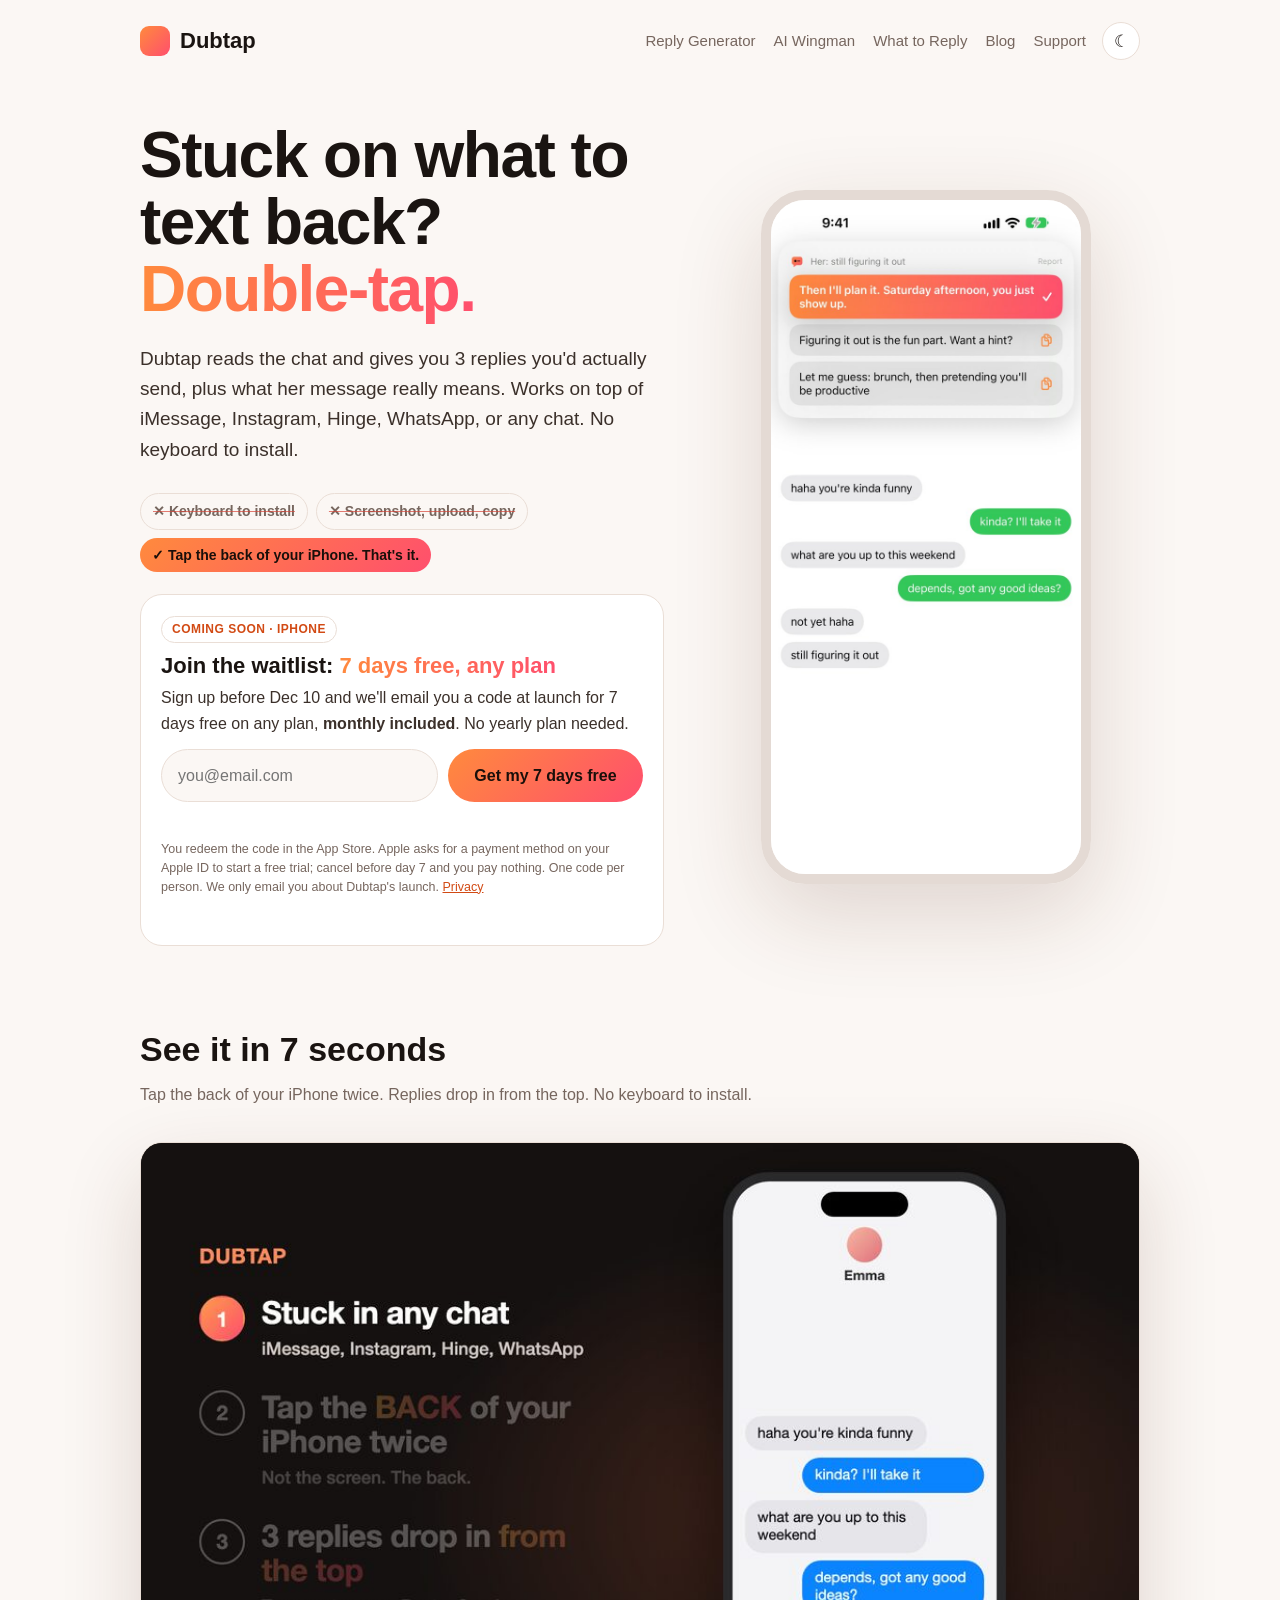
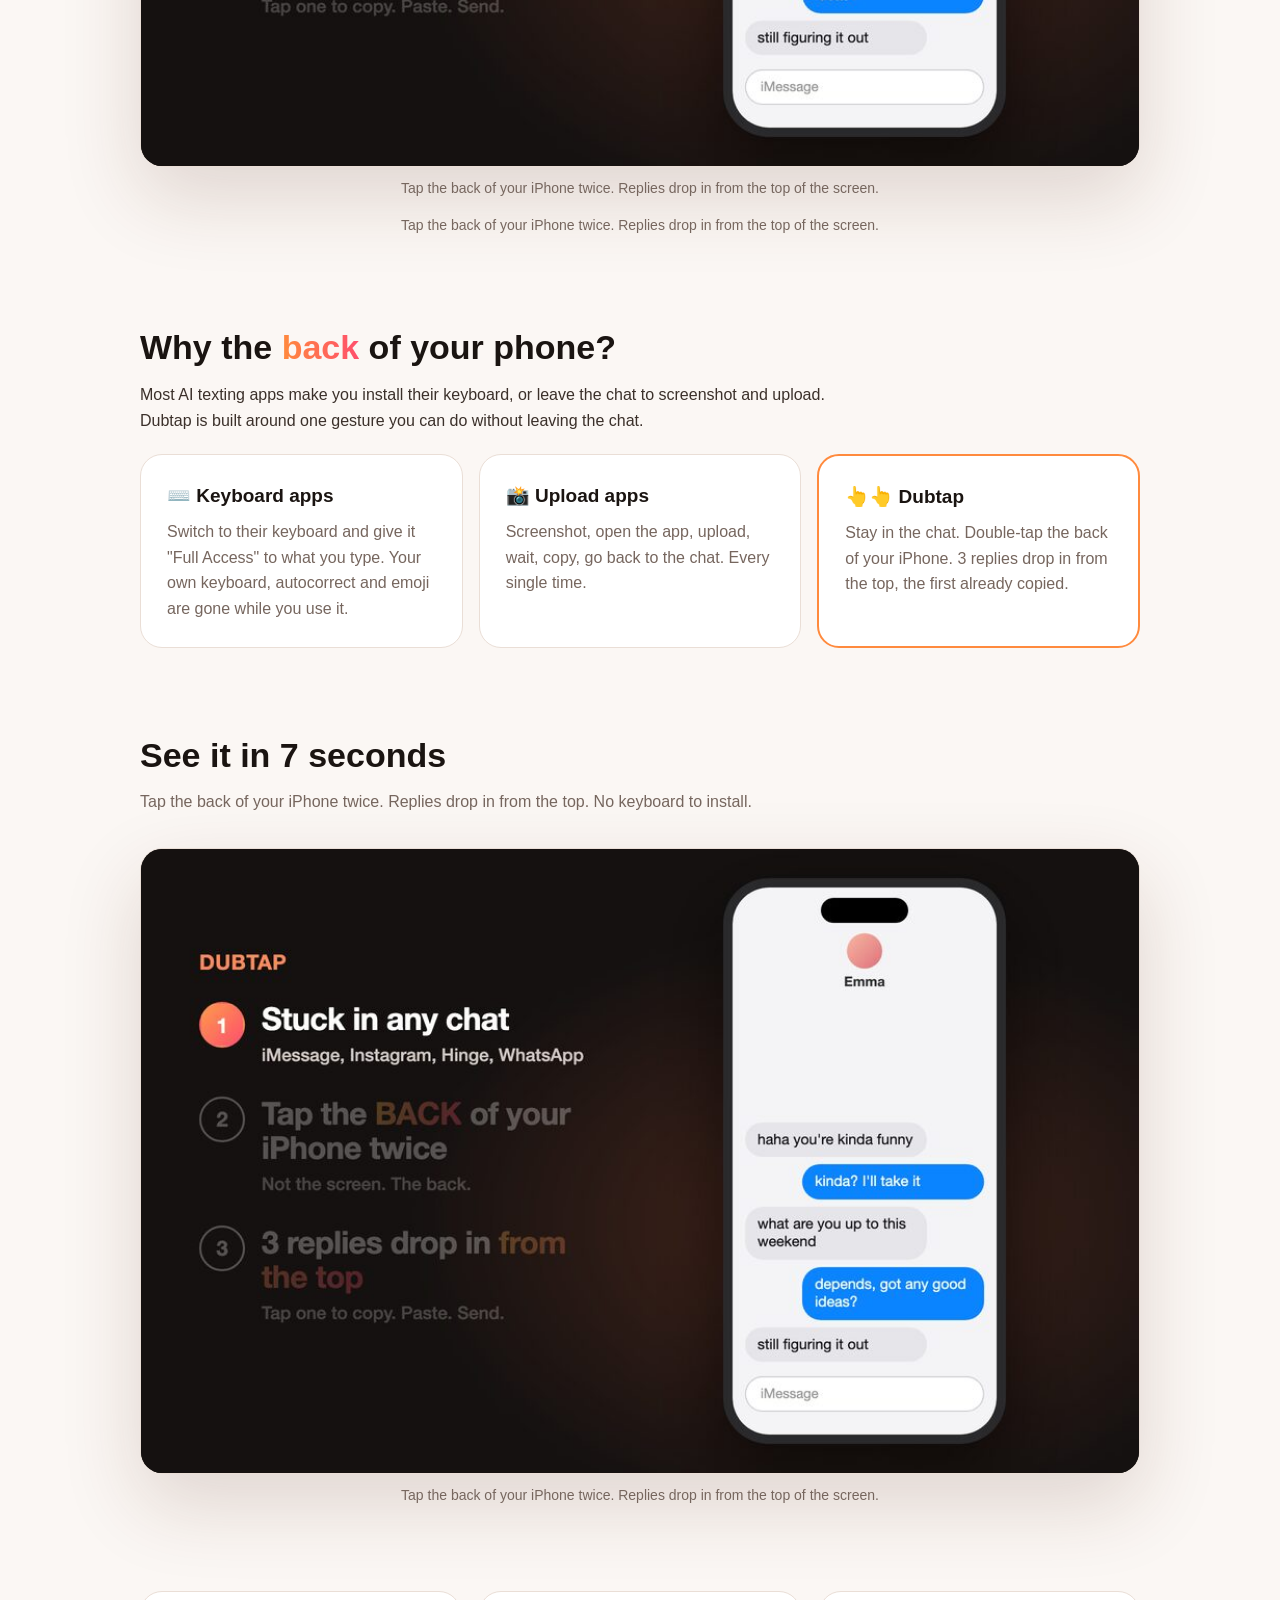
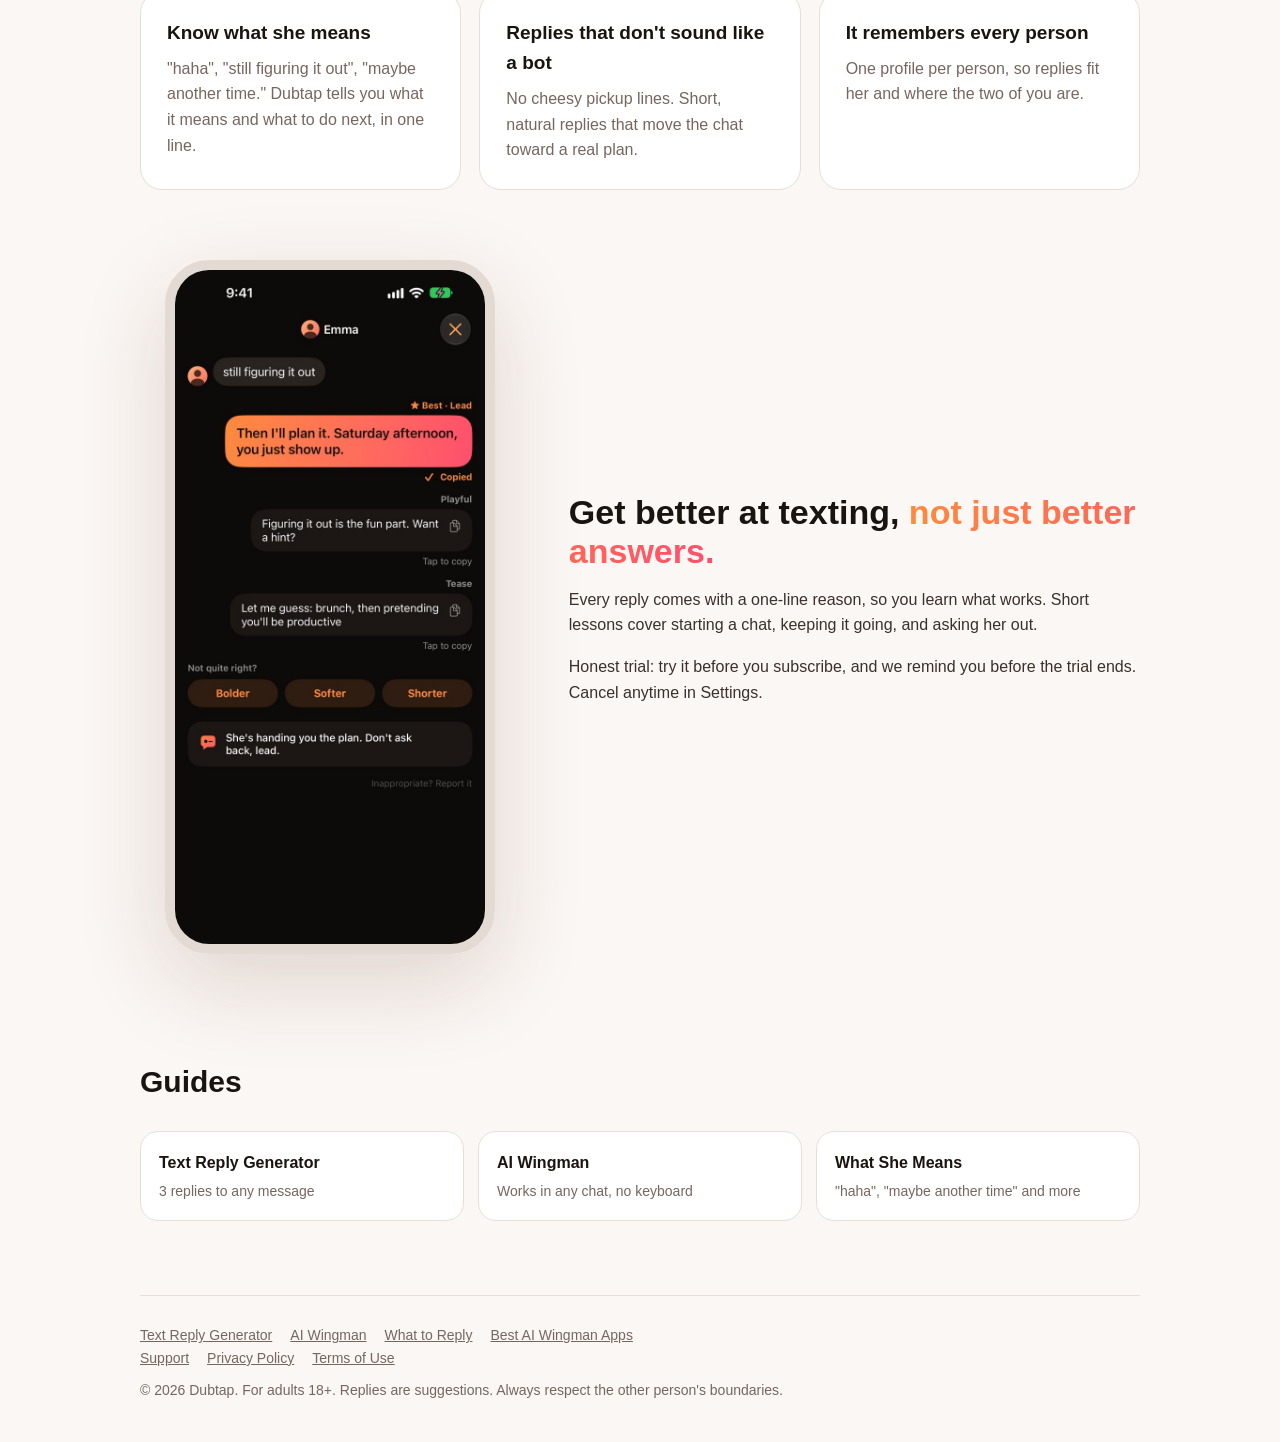
==== commit 43ec89a2: "Add Google Analytics (GA4) tag; privacy policy covers website analytics Co-Authored-By: Claude Opus " ====
--- a/index.html
+++ b/index.html
@@ -3,6 +3,9 @@
 <head>
 <meta charset="utf-8">
 <meta name="viewport" content="width=device-width,initial-scale=1">
+<!-- Google tag (GA4 G-SCX7QS1SBQ) -->
+<script async src="https://www.googletagmanager.com/gtm.js?id=GTM-MSHL8LQK"></script>
+<script>window.dataLayer = window.dataLayer || []; function gtag(){dataLayer.push(arguments);} gtag('js', new Date());</script>
 <title>Dubtap: What to Text Her</title>
 <meta name="description" content="Stuck on what to text back? Double-tap the back of your iPhone in any chat and get 3 replies you'd actually send, plus what her message really means.">
 <link rel="canonical" href="https://dubtap.app/">
@@ -54,6 +57,12 @@
 <div class="steps3"><div class="card"><h3>⌨️ Keyboard apps</h3><p>Switch to their keyboard and give it "Full Access" to what you type. Your own keyboard, autocorrect and emoji are gone while you use it.</p></div><div class="card"><h3>📸 Upload apps</h3><p>Screenshot, open the app, upload, wait, copy, go back to the chat. Every single time.</p></div><div class="card hl"><h3>👆👆 Dubtap</h3><p>Stay in the chat. Double-tap the back of your iPhone. 3 replies drop in from the top, the first already copied.</p></div></div>
 </section>
 
+<section class="demo">
+  <h2>See it in 7 seconds</h2>
+  <p style="color:var(--sub);margin:0">Tap the back of your iPhone twice. Replies drop in from the top. No keyboard to install.</p>
+  <div class="gifbox"><video autoplay muted loop playsinline preload="metadata" width="960" height="600" poster="/assets/dubtap-double-tap-poster.jpg" aria-label="Double-tap the back of the iPhone, then 3 replies drop in from the top of the screen"><source src="/assets/dubtap-double-tap.mp4" type="video/mp4"></video></div><p class="cap">Tap the back of your iPhone twice. Replies drop in from the top of the screen.</p>
+</section>
+
 <section class="features">
   <div class="card"><h3>Know what she means</h3><p>"haha", "still figuring it out", "maybe another time." Dubtap tells you what it means and what to do next, in one line.</p></div>
   <div class="card"><h3>Replies that don't sound like a bot</h3><p>No cheesy pickup lines. Short, natural replies that move the chat toward a real plan.</p></div>
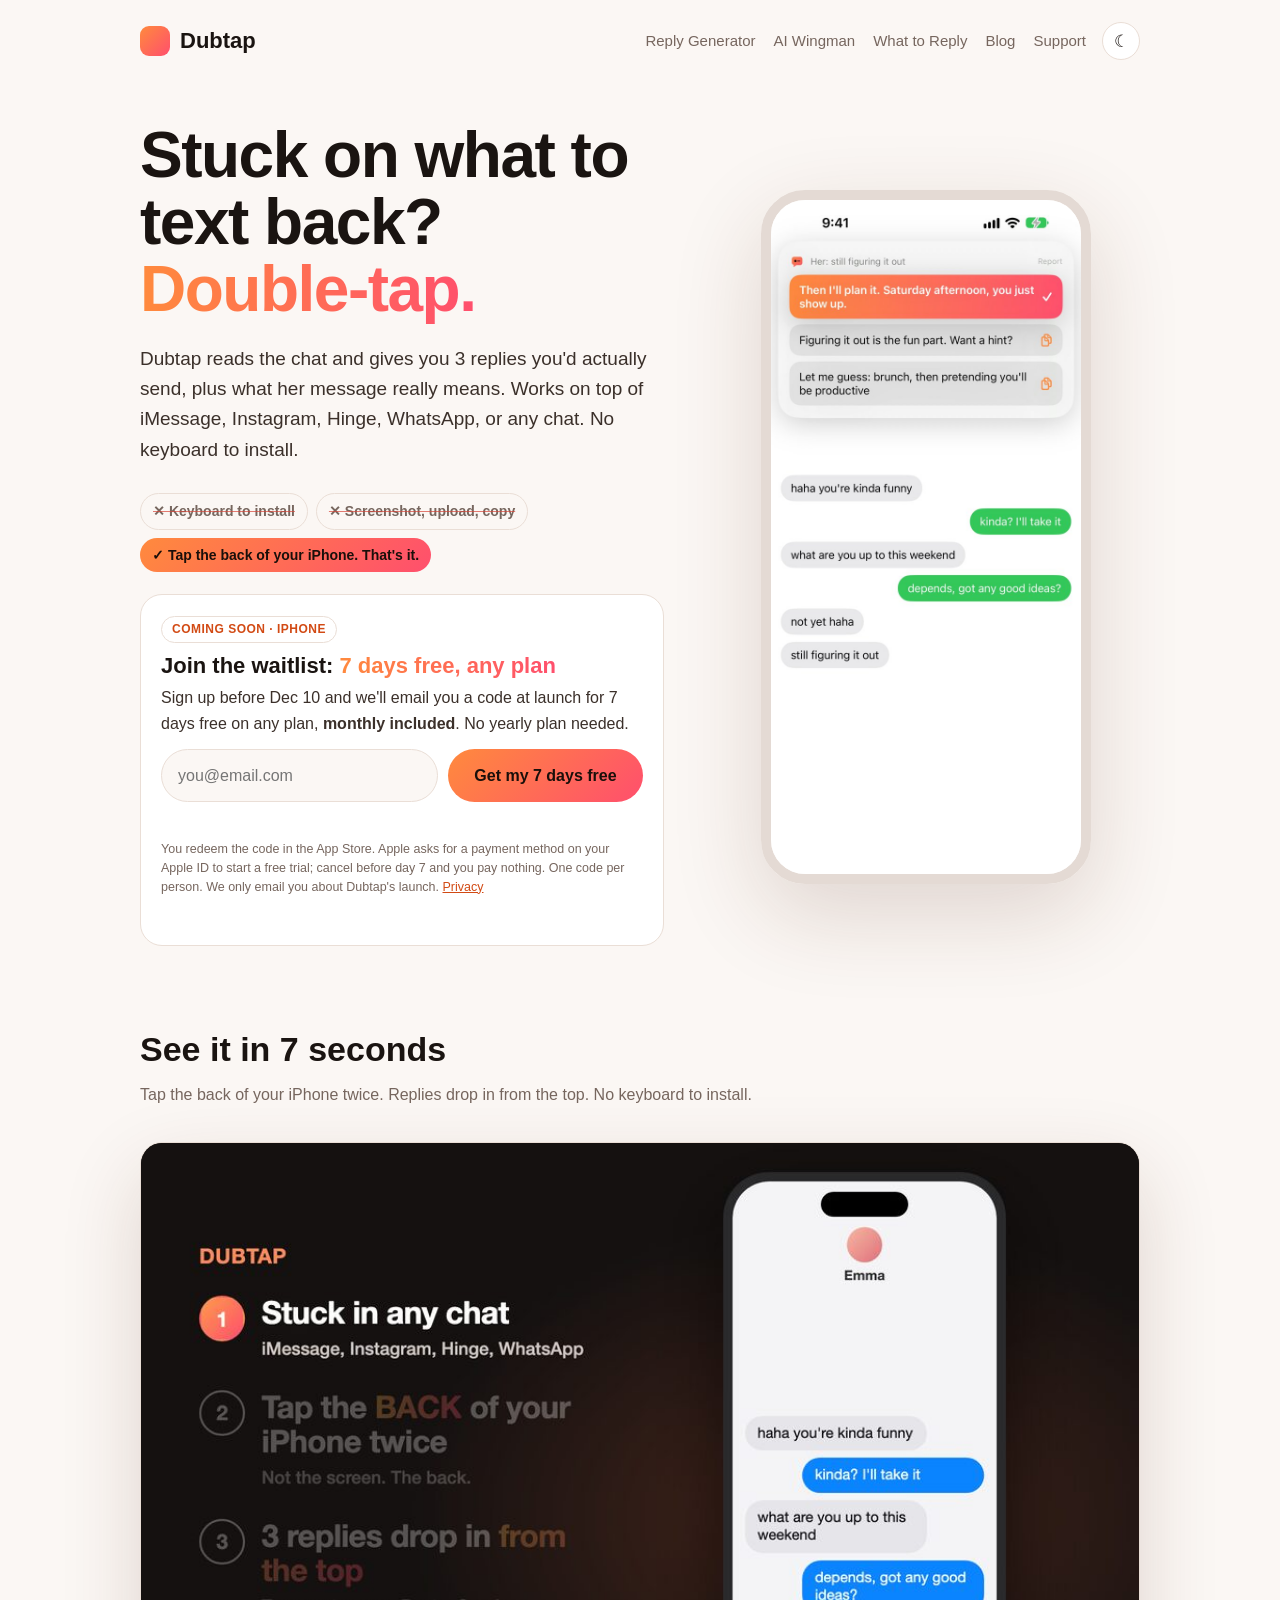
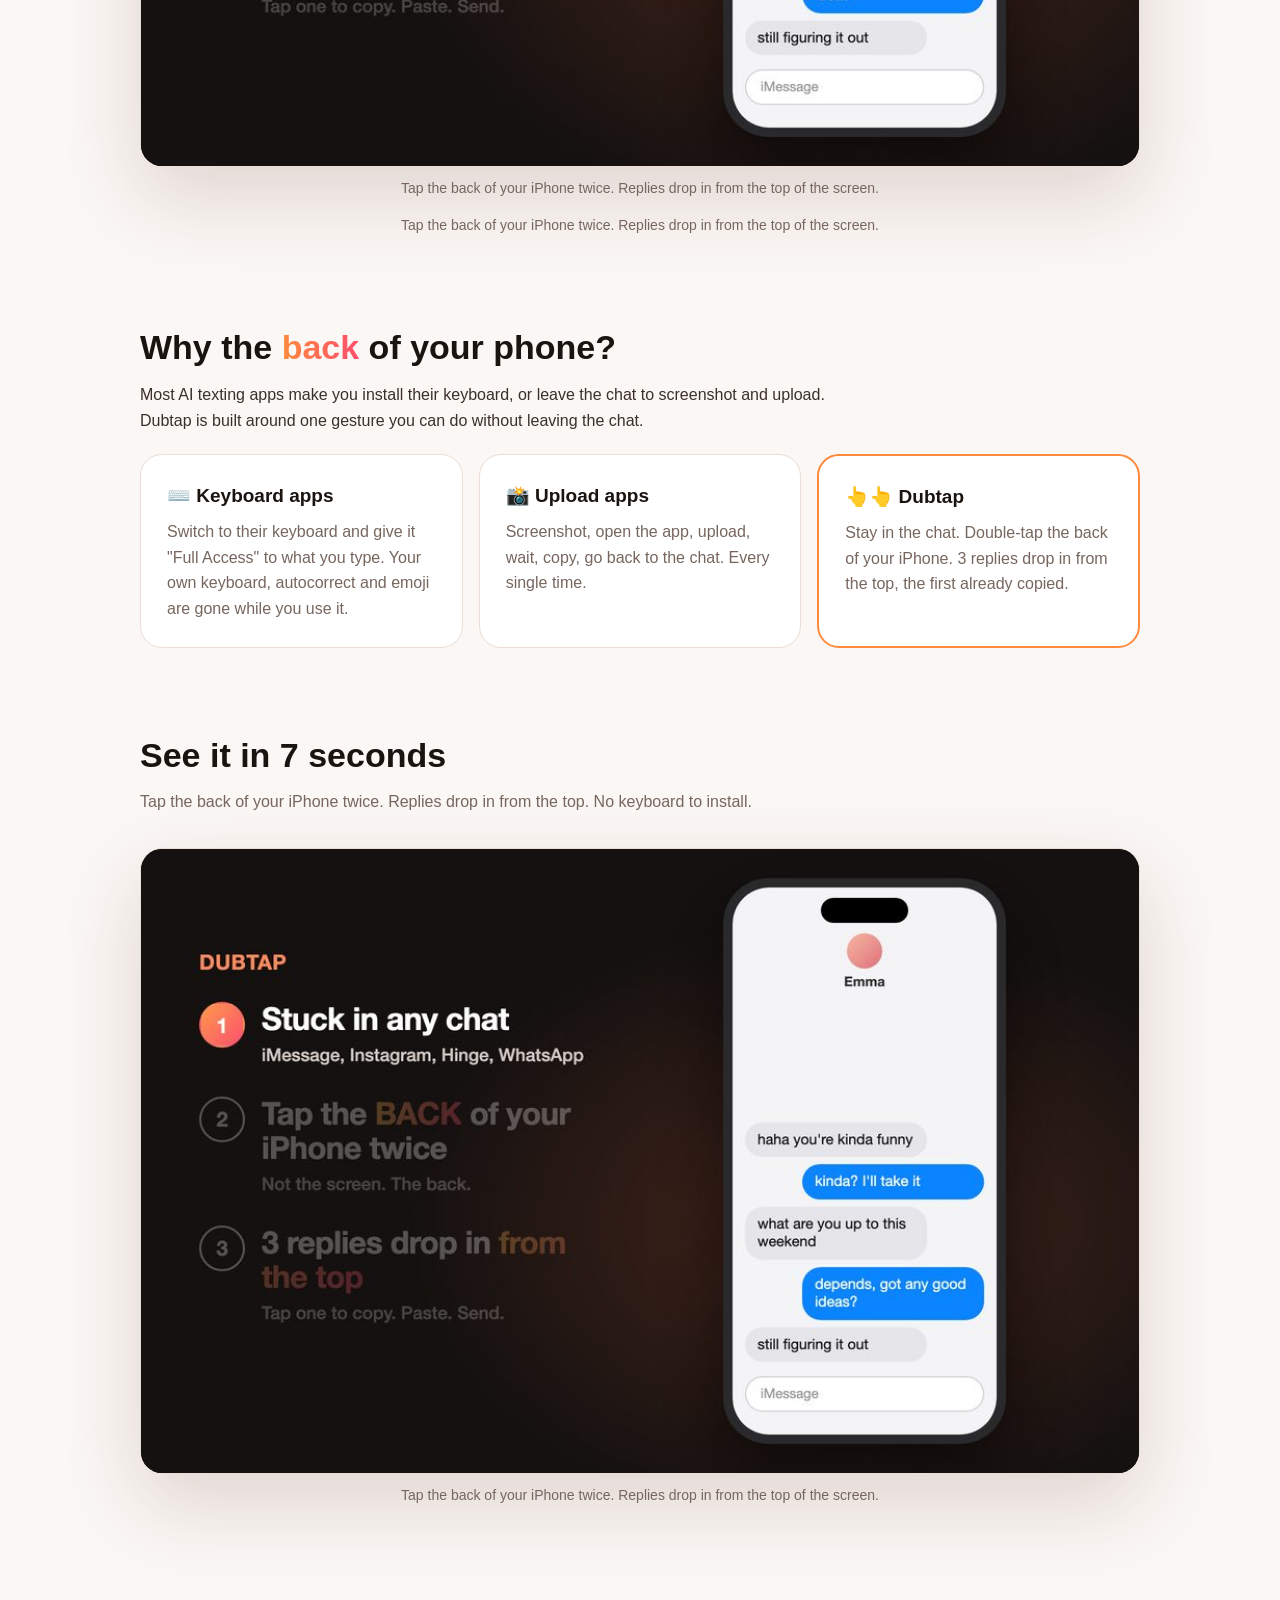
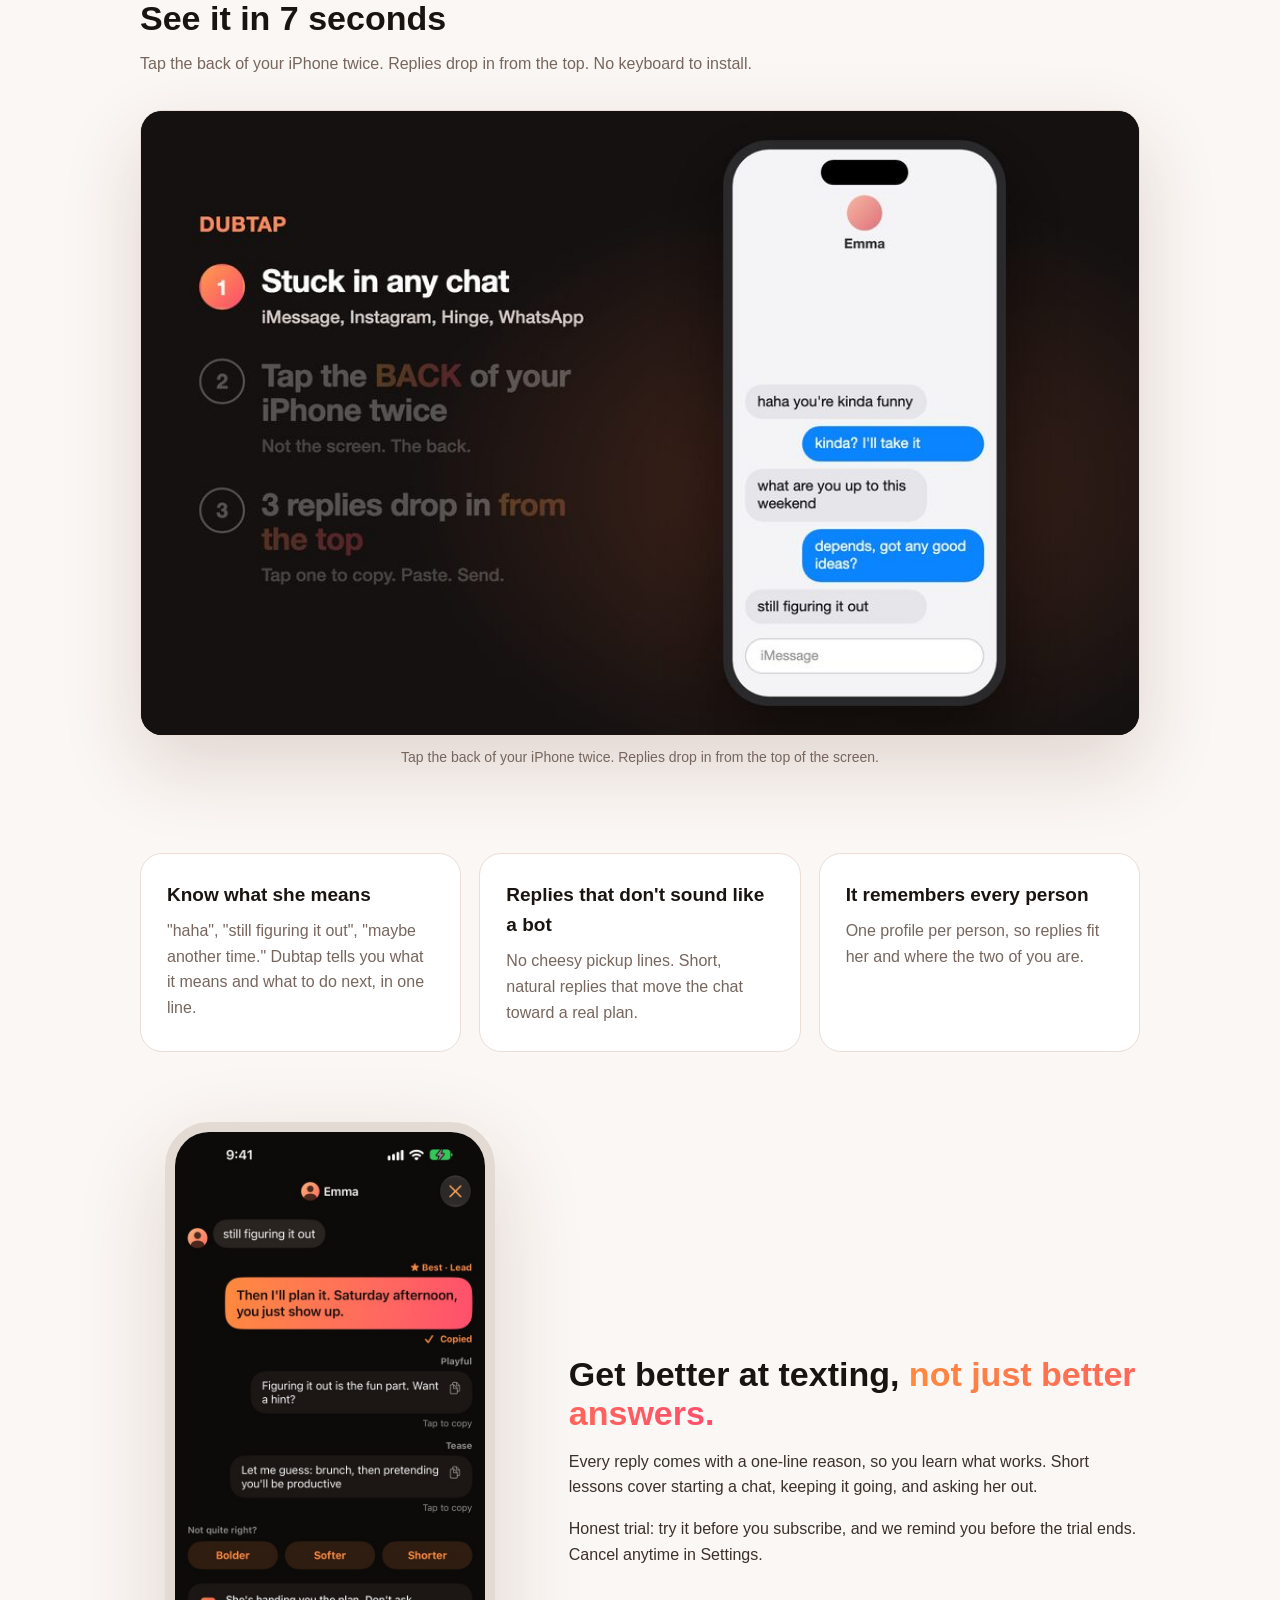
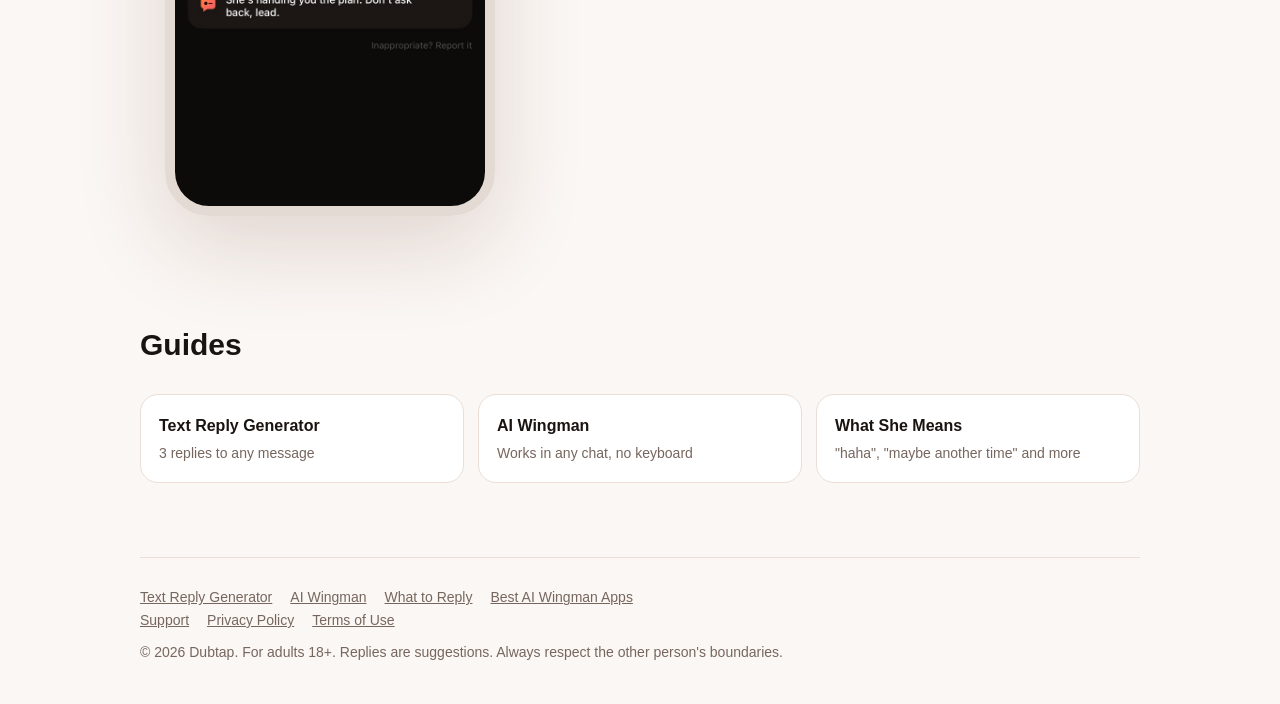
==== commit 5a46ab4d: "Use the standard GA4 gtag.js snippet Co-Authored-By: Claude Opus 5.5 <noreply@anthropic.com>" ====
--- a/index.html
+++ b/index.html
@@ -3,9 +3,9 @@
 <head>
 <meta charset="utf-8">
 <meta name="viewport" content="width=device-width,initial-scale=1">
-<!-- Google tag (GA4 G-SCX7QS1SBQ) -->
-<script async src="https://www.googletagmanager.com/gtm.js?id=GTM-MSHL8LQK"></script>
-<script>window.dataLayer = window.dataLayer || []; function gtag(){dataLayer.push(arguments);} gtag('js', new Date());</script>
+<!-- Google tag (gtag.js) -->
+<script async src="https://www.googletagmanager.com/gtag/js?id=G-SCX7QS1SBQ"></script>
+<script>window.dataLayer = window.dataLayer || []; function gtag(){dataLayer.push(arguments);} gtag('js', new Date()); gtag('config', 'G-SCX7QS1SBQ');</script>
 <title>Dubtap: What to Text Her</title>
 <meta name="description" content="Stuck on what to text back? Double-tap the back of your iPhone in any chat and get 3 replies you'd actually send, plus what her message really means.">
 <link rel="canonical" href="https://dubtap.app/">
@@ -63,6 +63,12 @@
   <div class="gifbox"><video autoplay muted loop playsinline preload="metadata" width="960" height="600" poster="/assets/dubtap-double-tap-poster.jpg" aria-label="Double-tap the back of the iPhone, then 3 replies drop in from the top of the screen"><source src="/assets/dubtap-double-tap.mp4" type="video/mp4"></video></div><p class="cap">Tap the back of your iPhone twice. Replies drop in from the top of the screen.</p>
 </section>
 
+<section class="demo">
+  <h2>See it in 7 seconds</h2>
+  <p style="color:var(--sub);margin:0">Tap the back of your iPhone twice. Replies drop in from the top. No keyboard to install.</p>
+  <div class="gifbox"><video autoplay muted loop playsinline preload="metadata" width="960" height="600" poster="/assets/dubtap-double-tap-poster.jpg" aria-label="Double-tap the back of the iPhone, then 3 replies drop in from the top of the screen"><source src="/assets/dubtap-double-tap.mp4" type="video/mp4"></video></div><p class="cap">Tap the back of your iPhone twice. Replies drop in from the top of the screen.</p>
+</section>
+
 <section class="features">
   <div class="card"><h3>Know what she means</h3><p>"haha", "still figuring it out", "maybe another time." Dubtap tells you what it means and what to do next, in one line.</p></div>
   <div class="card"><h3>Replies that don't sound like a bot</h3><p>No cheesy pickup lines. Short, natural replies that move the chat toward a real plan.</p></div>
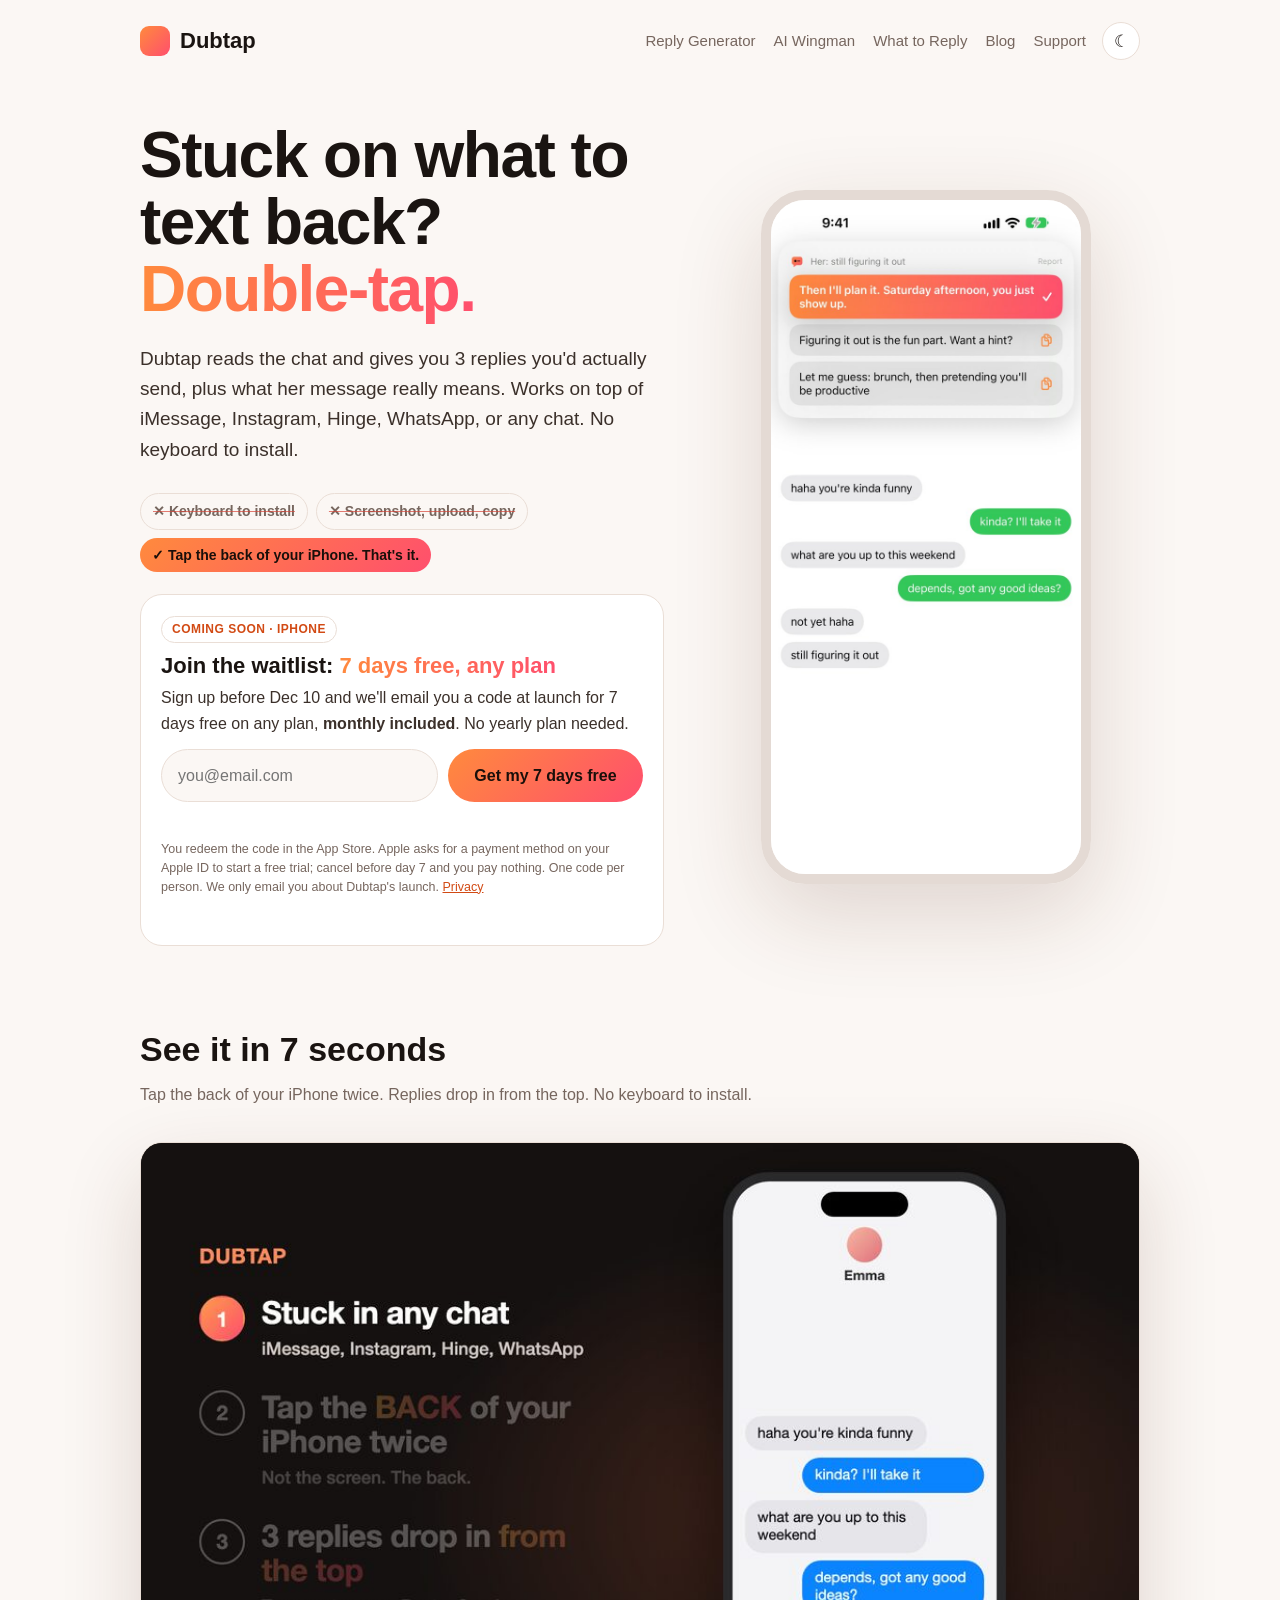
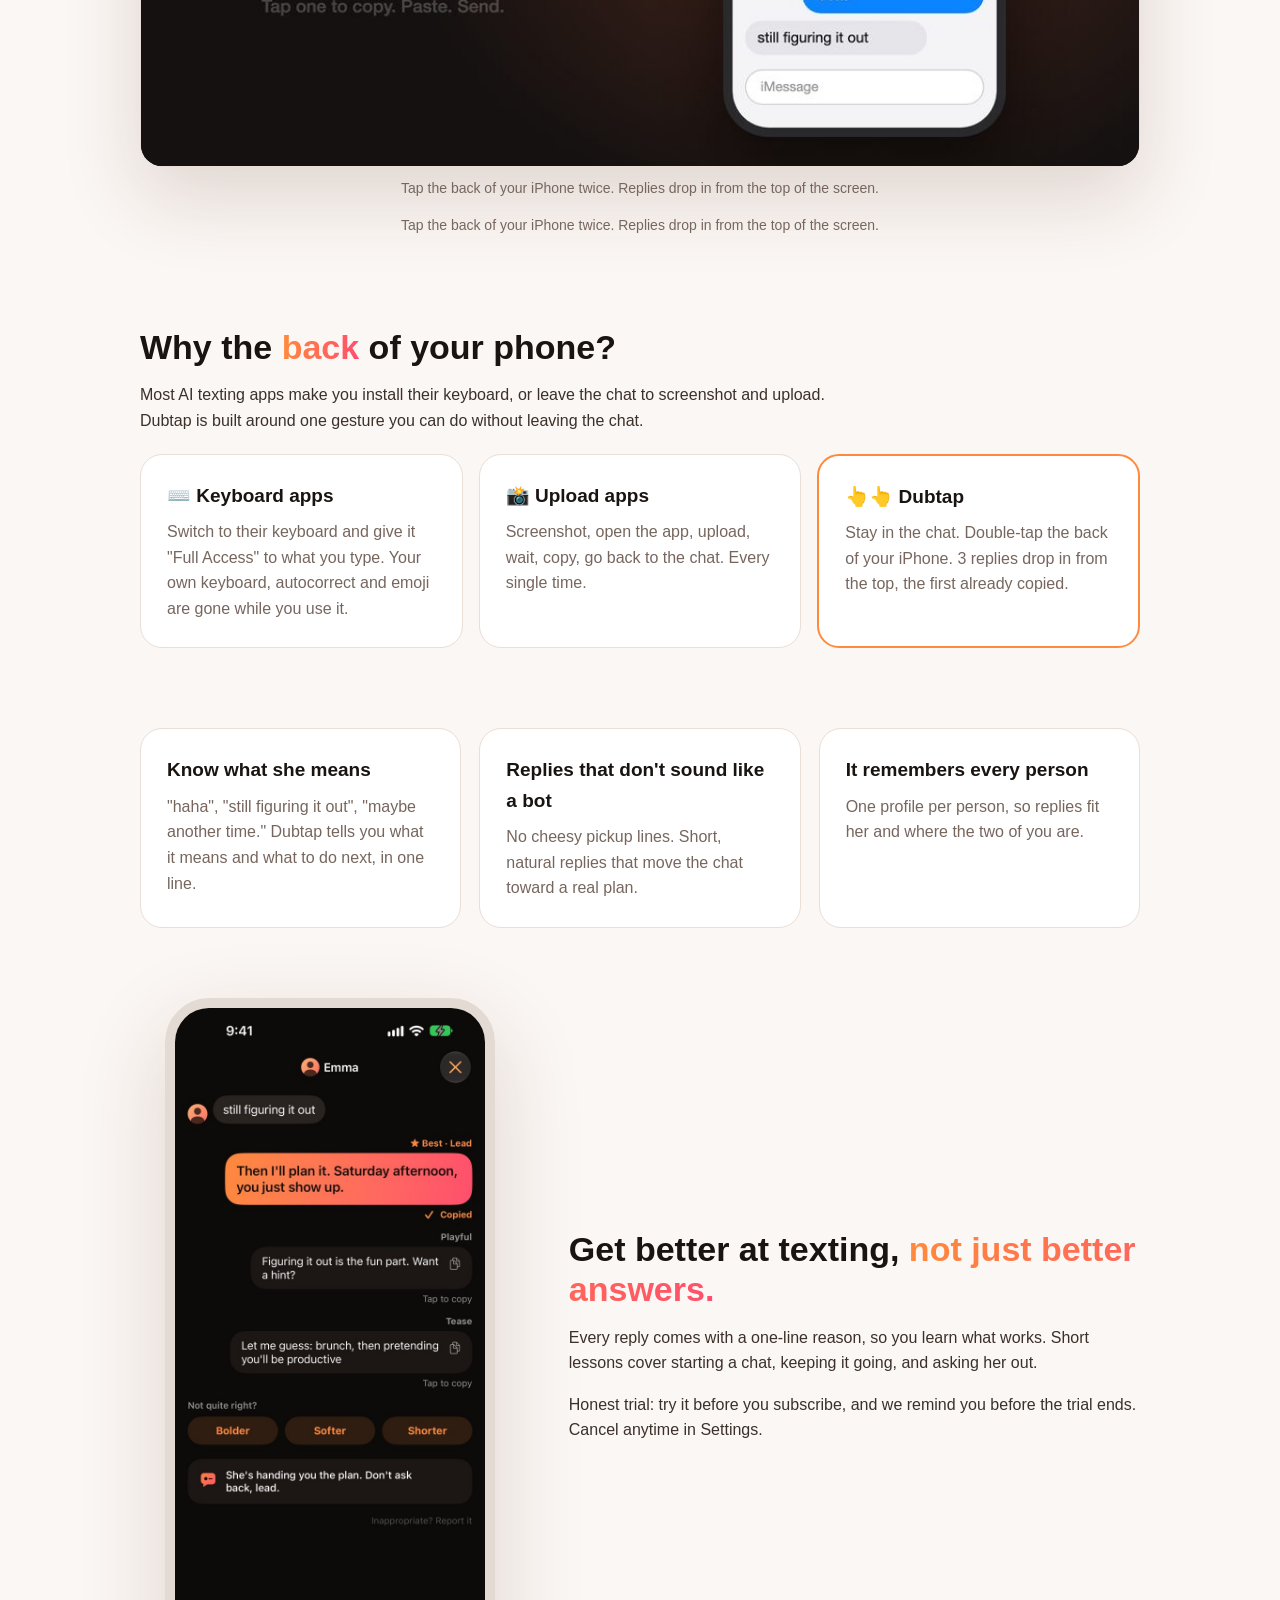
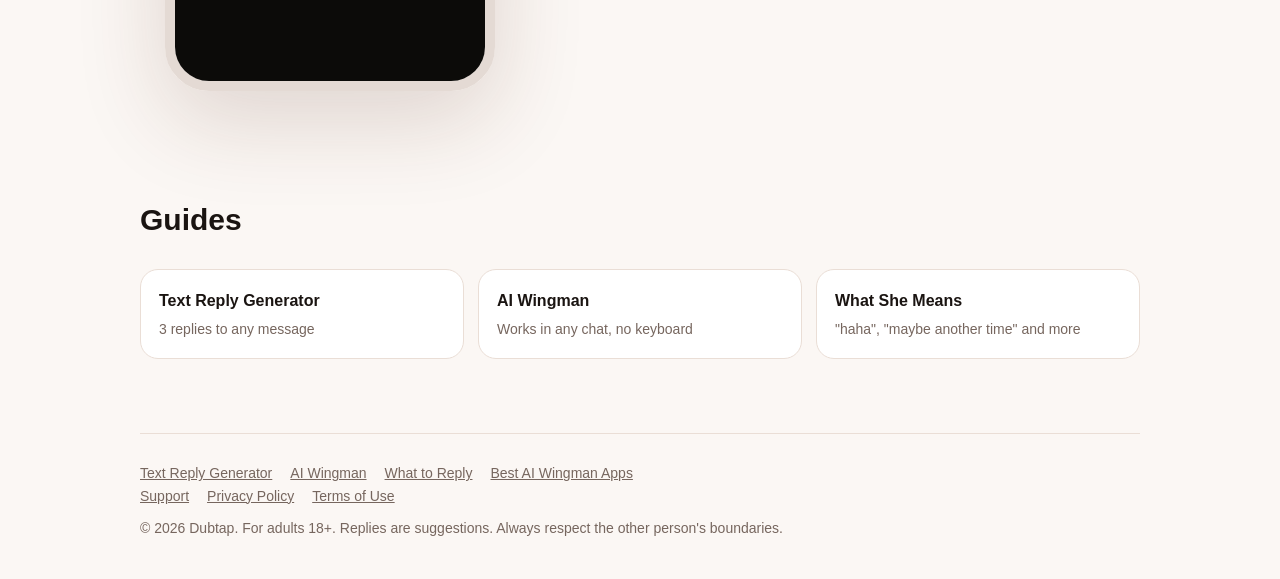
==== commit fe25a87f: "Fix homepage demo section repeating on every rebuild Co-Authored-By: Claude Opus 5.5 <noreply@anthro" ====
--- a/index.html
+++ b/index.html
@@ -57,18 +57,6 @@
 <div class="steps3"><div class="card"><h3>⌨️ Keyboard apps</h3><p>Switch to their keyboard and give it "Full Access" to what you type. Your own keyboard, autocorrect and emoji are gone while you use it.</p></div><div class="card"><h3>📸 Upload apps</h3><p>Screenshot, open the app, upload, wait, copy, go back to the chat. Every single time.</p></div><div class="card hl"><h3>👆👆 Dubtap</h3><p>Stay in the chat. Double-tap the back of your iPhone. 3 replies drop in from the top, the first already copied.</p></div></div>
 </section>
 
-<section class="demo">
-  <h2>See it in 7 seconds</h2>
-  <p style="color:var(--sub);margin:0">Tap the back of your iPhone twice. Replies drop in from the top. No keyboard to install.</p>
-  <div class="gifbox"><video autoplay muted loop playsinline preload="metadata" width="960" height="600" poster="/assets/dubtap-double-tap-poster.jpg" aria-label="Double-tap the back of the iPhone, then 3 replies drop in from the top of the screen"><source src="/assets/dubtap-double-tap.mp4" type="video/mp4"></video></div><p class="cap">Tap the back of your iPhone twice. Replies drop in from the top of the screen.</p>
-</section>
-
-<section class="demo">
-  <h2>See it in 7 seconds</h2>
-  <p style="color:var(--sub);margin:0">Tap the back of your iPhone twice. Replies drop in from the top. No keyboard to install.</p>
-  <div class="gifbox"><video autoplay muted loop playsinline preload="metadata" width="960" height="600" poster="/assets/dubtap-double-tap-poster.jpg" aria-label="Double-tap the back of the iPhone, then 3 replies drop in from the top of the screen"><source src="/assets/dubtap-double-tap.mp4" type="video/mp4"></video></div><p class="cap">Tap the back of your iPhone twice. Replies drop in from the top of the screen.</p>
-</section>
-
 <section class="features">
   <div class="card"><h3>Know what she means</h3><p>"haha", "still figuring it out", "maybe another time." Dubtap tells you what it means and what to do next, in one line.</p></div>
   <div class="card"><h3>Replies that don't sound like a bot</h3><p>No cheesy pickup lines. Short, natural replies that move the chat toward a real plan.</p></div>
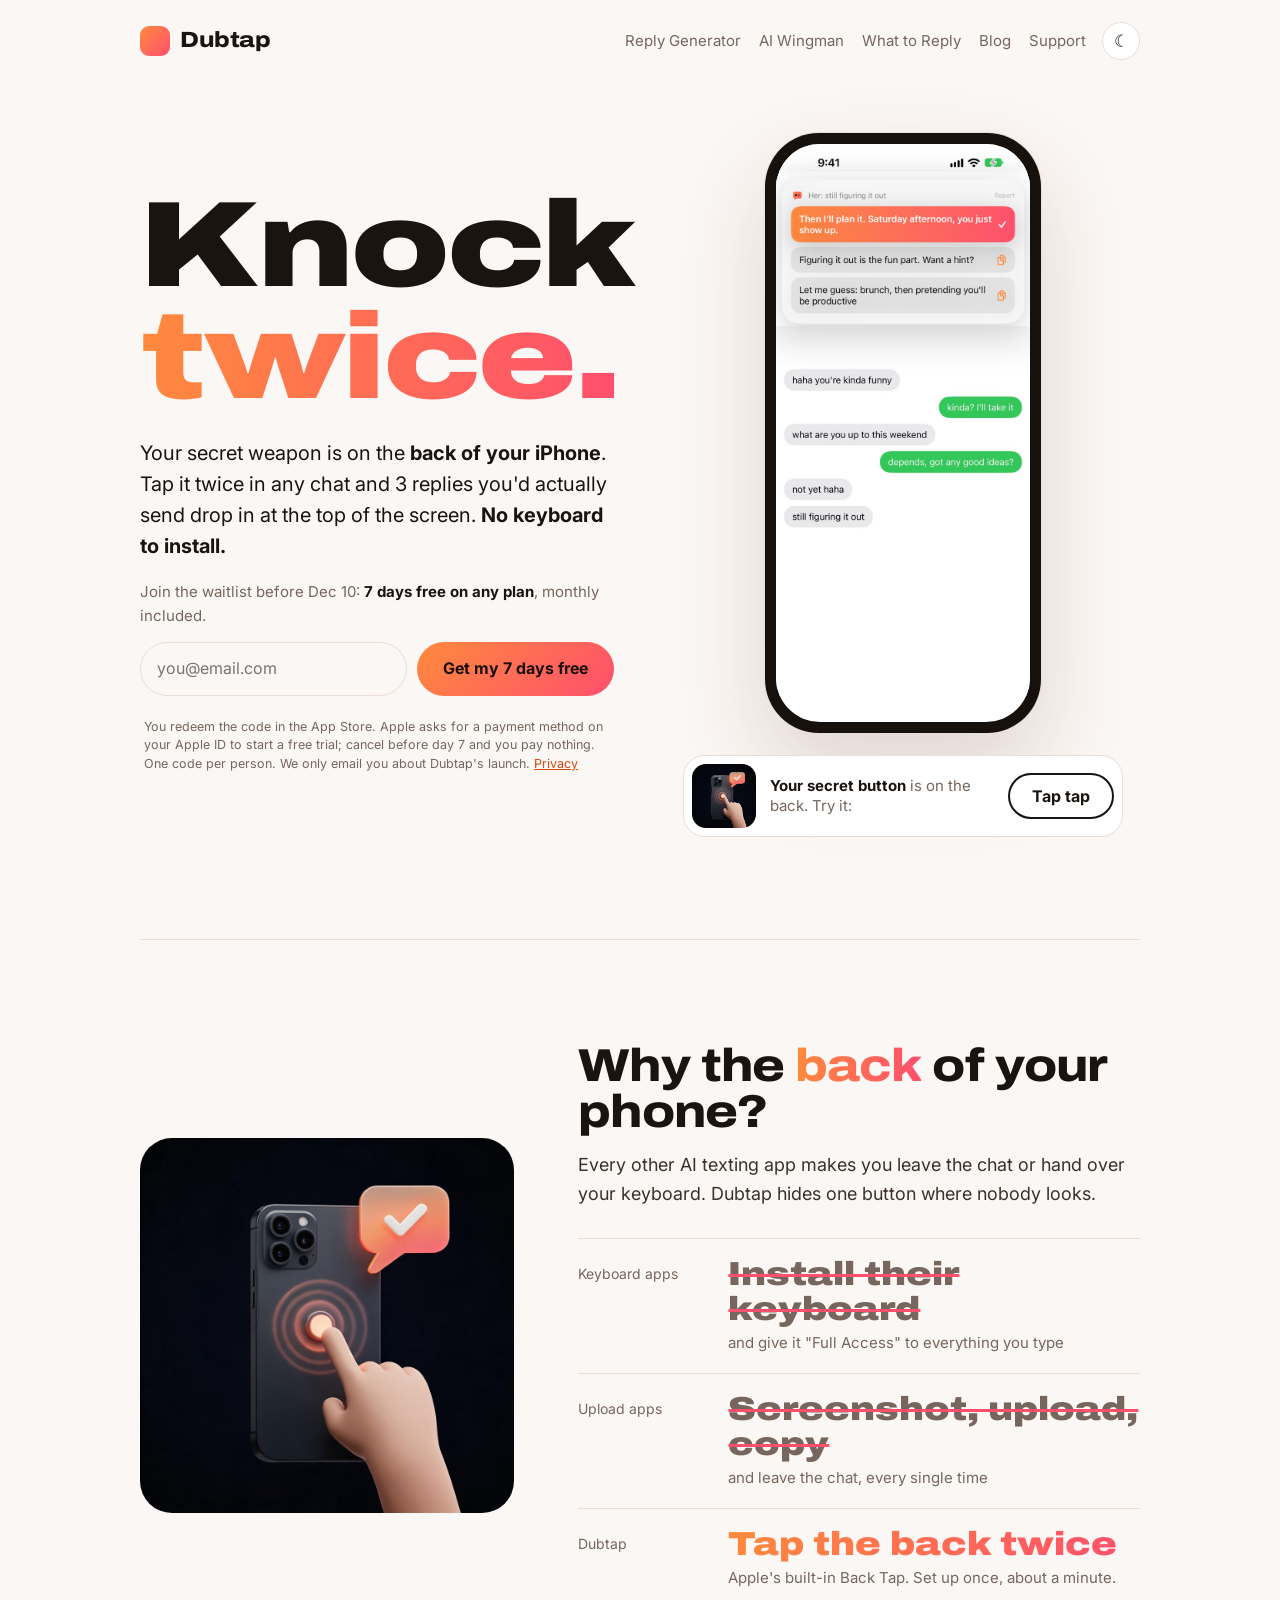
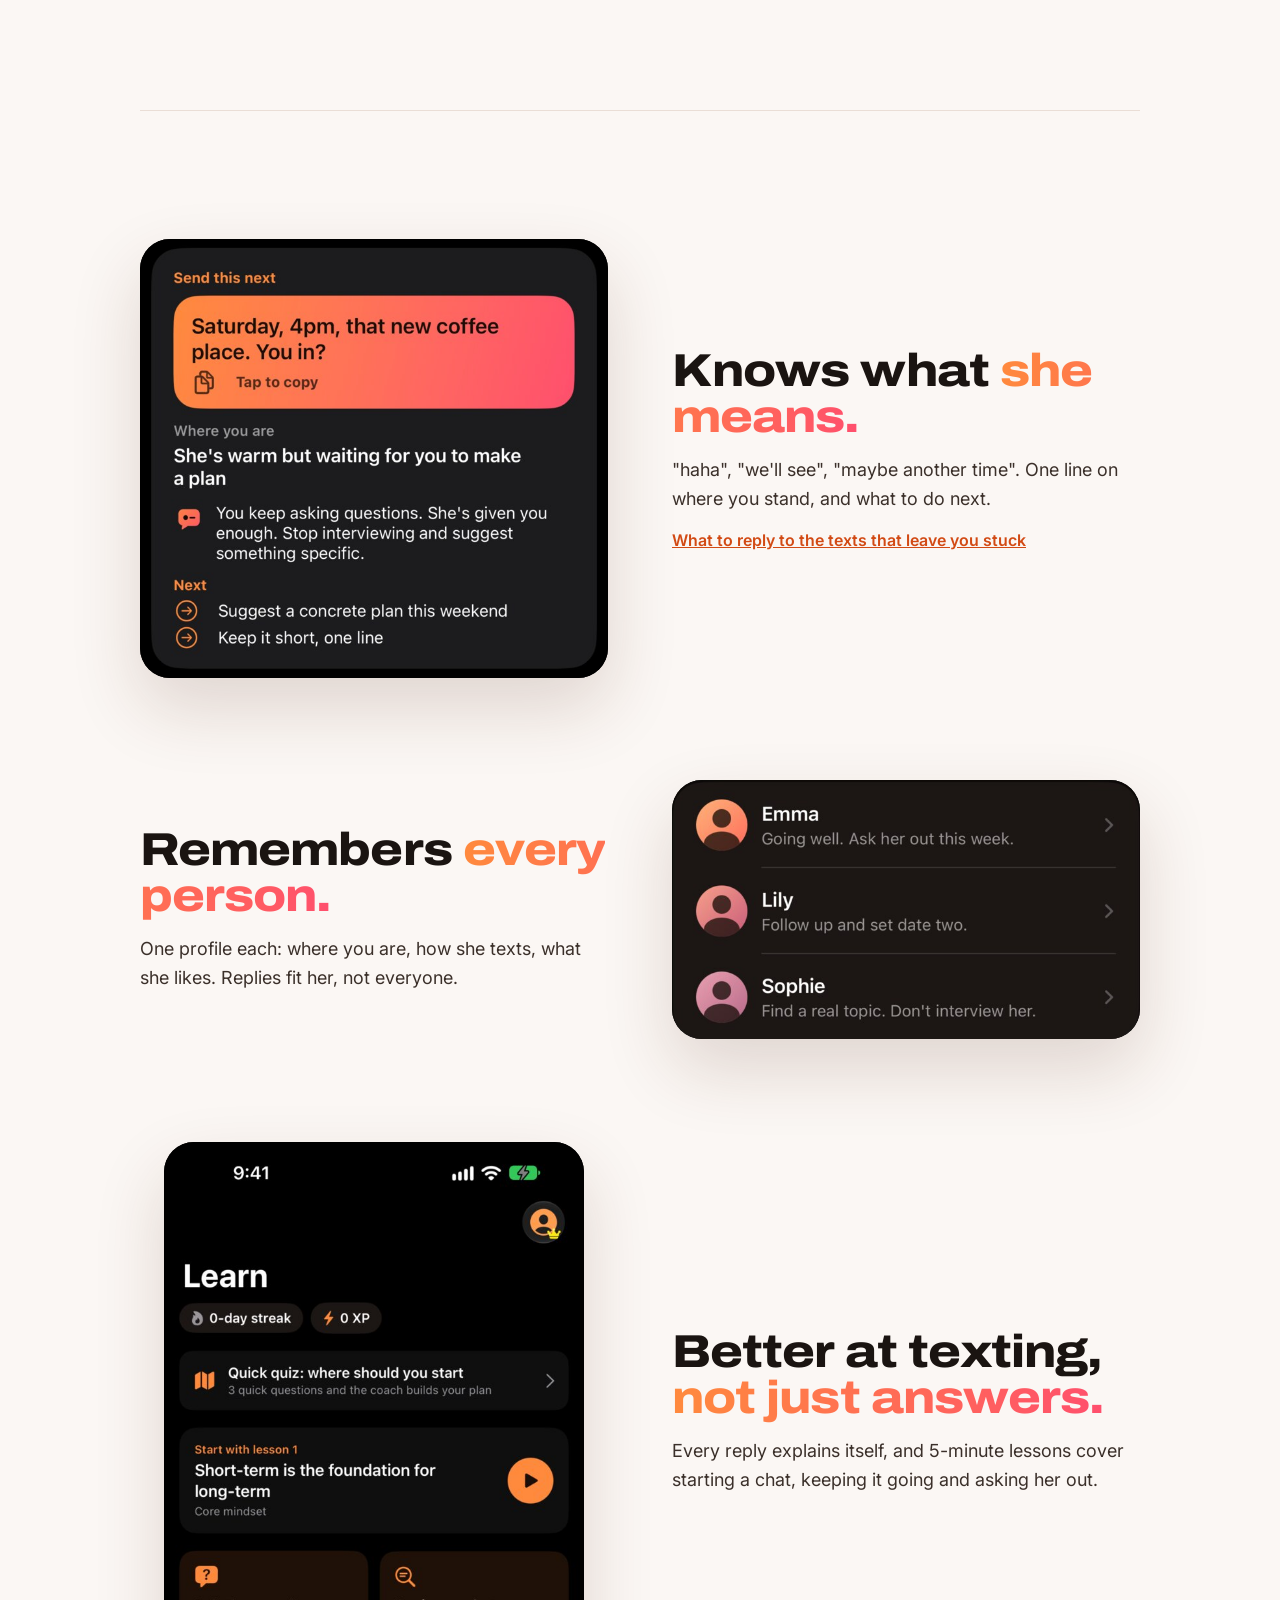
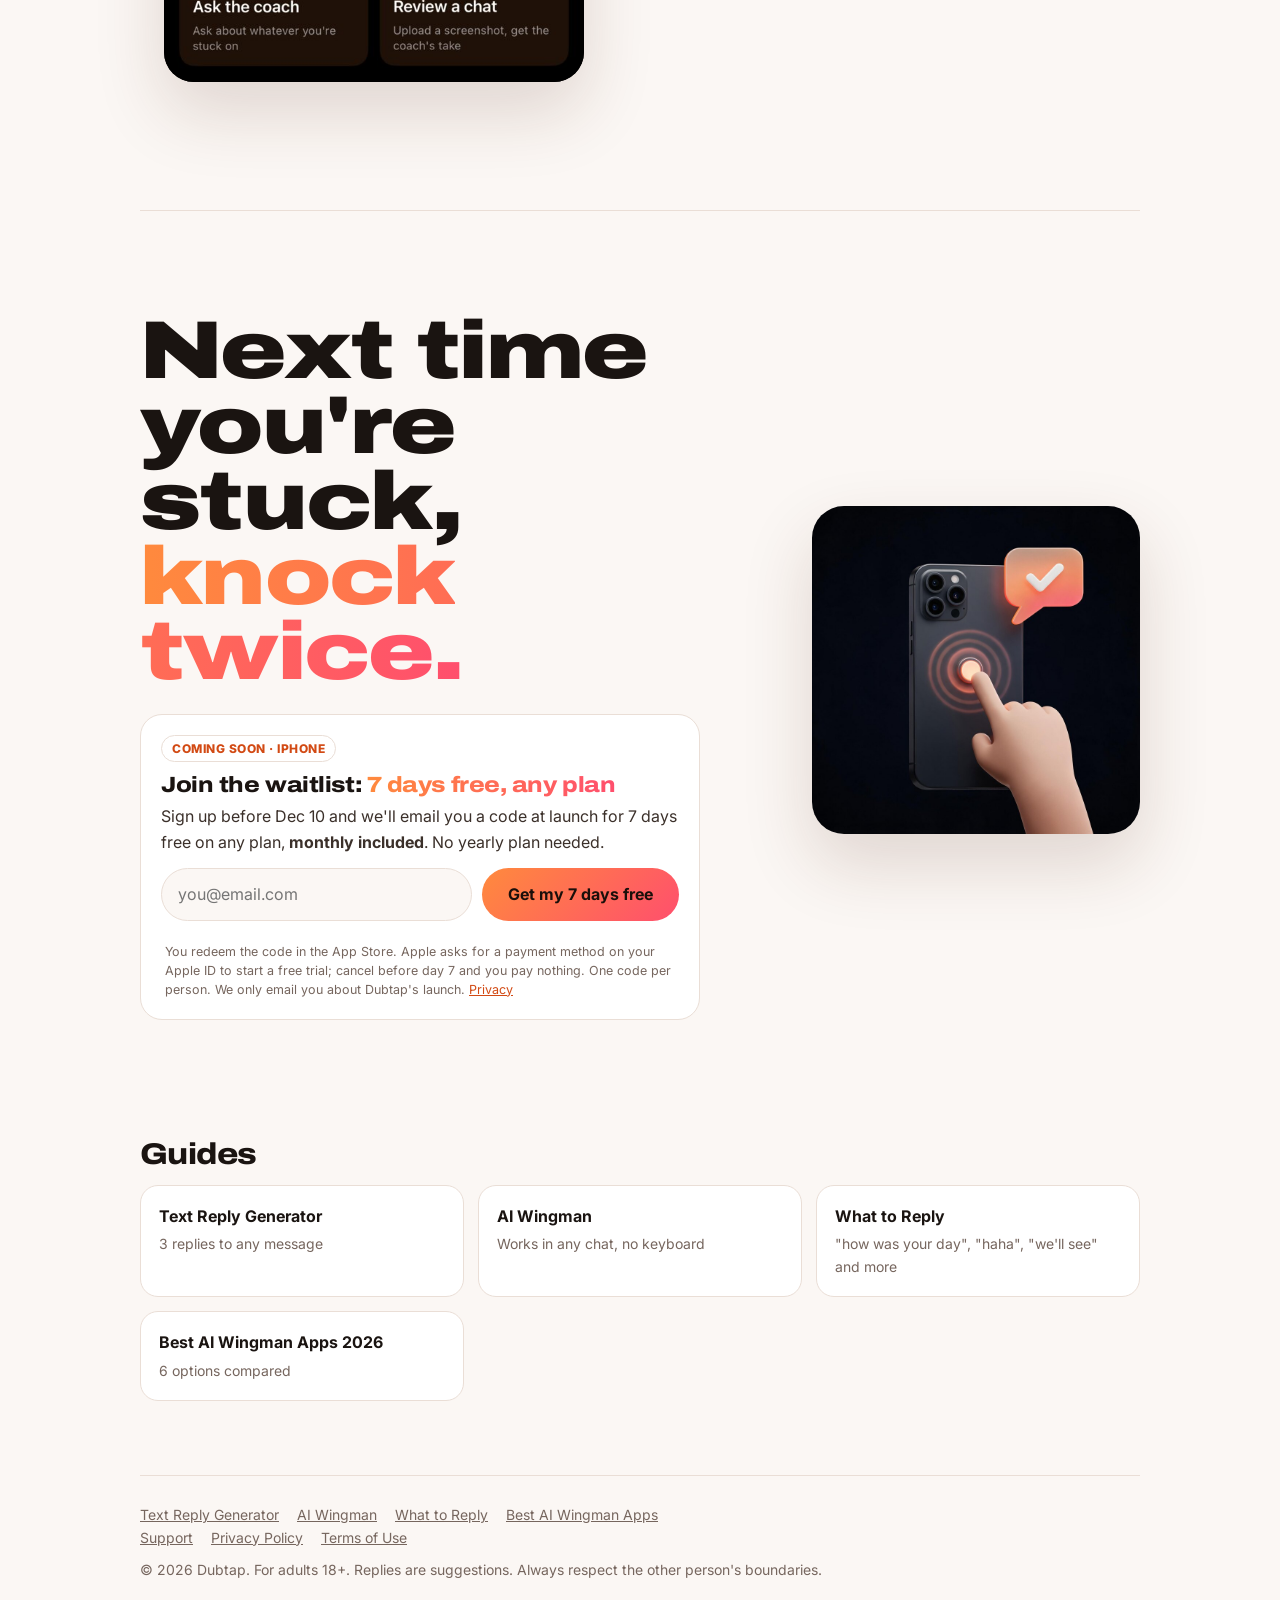
==== commit 549ef129: "Homepage redesign: one type system (Archivo + Inter), straight phone with real UI and tap demo, secr" ====
--- a/index.html
+++ b/index.html
@@ -7,13 +7,13 @@
 <script async src="https://www.googletagmanager.com/gtag/js?id=G-SCX7QS1SBQ"></script>
 <script>window.dataLayer = window.dataLayer || []; function gtag(){dataLayer.push(arguments);} gtag('js', new Date()); gtag('config', 'G-SCX7QS1SBQ');</script>
 <title>Dubtap: What to Text Her</title>
-<meta name="description" content="Stuck on what to text back? Double-tap the back of your iPhone in any chat and get 3 replies you'd actually send, plus what her message really means.">
+<meta name="description" content="Stuck on what to text back? Double-tap the back of your iPhone in any chat and get 3 replies you&#x27;d actually send, plus what her message really means.">
 <link rel="canonical" href="https://dubtap.app/">
 <meta property="og:site_name" content="Dubtap">
 <meta property="og:type" content="website">
 <meta property="og:url" content="https://dubtap.app/">
 <meta property="og:title" content="Dubtap: What to Text Her">
-<meta property="og:description" content="Stuck on what to text back? Double-tap the back of your iPhone in any chat and get 3 replies you'd actually send, plus what her message really means.">
+<meta property="og:description" content="Stuck on what to text back? Double-tap the back of your iPhone in any chat and get 3 replies you&#x27;d actually send, plus what her message really means.">
 <meta property="og:image" content="https://dubtap.app/assets/og.jpg">
 <meta property="og:image:width" content="1200">
 <meta property="og:image:height" content="630">
@@ -21,10 +21,11 @@
 <link rel="icon" href="/favicon.svg" type="image/svg+xml">
 <link rel="icon" href="/favicon-32.png" sizes="32x32" type="image/png">
 <link rel="apple-touch-icon" href="/apple-touch-icon.png">
+<script>try{var t=localStorage.getItem("theme");if(t=="light"||t=="dark")document.documentElement.setAttribute("data-theme",t)}catch(e){}</script>
+<link rel="preconnect" href="https://fonts.googleapis.com"><link rel="preconnect" href="https://fonts.gstatic.com" crossorigin><link href="https://fonts.googleapis.com/css2?family=Archivo:wdth,wght@100..125,500..900&family=Inter:wght@400;500;600;700&display=swap" rel="stylesheet">
+<link rel="stylesheet" href="/assets/site.css">
 <script type="application/ld+json">{"@context": "https://schema.org", "@type": "SoftwareApplication", "name": "Dubtap", "alternateName": "Dubtap: What to Text Her", "url": "https://dubtap.app/", "applicationCategory": "LifestyleApplication", "operatingSystem": "iOS 14 or later", "description": "AI texting assistant for iPhone. Double-tap the back of your iPhone in any chat to get 3 replies and what her message means. No keyboard to install.", "image": "https://dubtap.app/assets/og.jpg", "screenshot": "https://dubtap.app/assets/reply.jpg", "offers": {"@type": "Offer", "price": "0", "priceCurrency": "USD", "description": "Free download. Subscription with 7-day free trial on the yearly plan."}, "publisher": {"@type": "Organization", "name": "Dubtap", "url": "https://dubtap.app/"}}</script>
 <script type="application/ld+json">{"@context": "https://schema.org", "@type": "WebSite", "name": "Dubtap", "url": "https://dubtap.app/"}</script>
-<script>try{var t=localStorage.getItem("theme");if(t=="light"||t=="dark")document.documentElement.setAttribute("data-theme",t)}catch(e){}</script>
-<link rel="stylesheet" href="/assets/site.css">
 <script src="/assets/theme.js" defer></script>
 <script src="/assets/waitlist.js" defer></script>
 </head>
@@ -34,53 +35,83 @@
   <a class="brand" href="/"><span class="dot"></span>Dubtap</a>
   <div class="hdr-r"><nav><a href="/text-reply-generator/">Reply Generator</a><a href="/ai-wingman/">AI Wingman</a><a href="/what-she-means/">What to Reply</a><a href="/blog/best-ai-wingman-apps-2026/">Blog</a><a href="/support/">Support</a></nav><button class="theme" type="button" aria-label="Toggle light and dark mode" title="Light / dark"><span class="moon">☾</span><span class="sun">☀</span></button></div>
 </header>
-
-<section class="hero">
-  <div>
-    <h1>Stuck on what to text back? <span class="grad">Double-tap.</span></h1>
-    <p>Dubtap reads the chat and gives you 3 replies you'd actually send, plus what her message really means. Works on top of iMessage, Instagram, Hinge, WhatsApp, or any chat. No keyboard to install.</p>
-    <div class="vs"><span class="vs-no">✕ Keyboard to install</span><span class="vs-no">✕ Screenshot, upload, copy</span><span class="vs-yes">✓ Tap the back of your iPhone. That's it.</span></div>
-    <div class="wl-box" id="waitlist"><div class="wl-head"><span class="wl-badge">Coming soon · iPhone</span><h3>Join the waitlist: <span class="grad">7 days free, any plan</span></h3><p>Sign up before Dec 10 and we'll email you a code at launch for 7 days free on any plan, <strong>monthly included</strong>. No yearly plan needed.</p></div><form class="wl" data-source="/" novalidate><input type="email" name="email" placeholder="you@email.com" autocomplete="email" required aria-label="Email address"><input type="text" name="website" tabindex="-1" autocomplete="off" class="wl-hp" aria-hidden="true"><button type="submit" class="btn">Get my 7 days free</button><p class="wl-msg" role="status" aria-live="polite"></p></form><p class="wl-fine">You redeem the code in the App Store. Apple asks for a payment method on your Apple ID to start a free trial; cancel before day 7 and you pay nothing. One code per person. We only email you about Dubtap's launch. <a href="/privacy/">Privacy</a></p></div>
+<main class="home">
+<section class="h-hero">
+  <div class="h-copy">
+    <h1 class="h-title">Knock<br><span class="grad">twice.</span></h1>
+    <p class="lede">Your secret weapon is on the <strong>back of your iPhone</strong>. Tap it twice in any chat and 3 replies you'd actually send drop in at the top of the screen. <strong>No keyboard to install.</strong></p>
+    <p class="h-offer">Join the waitlist before Dec 10: <strong>7 days free on any plan</strong>, monthly included.</p>
+    <div class="wl-box" id="waitlist"><form class="wl" data-source="/" novalidate><input type="email" name="email" placeholder="you@email.com" autocomplete="email" required aria-label="Email address"><input type="text" name="website" tabindex="-1" autocomplete="off" class="wl-hp" aria-hidden="true"><button type="submit" class="btn">Get my 7 days free</button><p class="wl-msg" role="status" aria-live="polite"></p></form><p class="wl-fine">You redeem the code in the App Store. Apple asks for a payment method on your Apple ID to start a free trial; cancel before day 7 and you pay nothing. One code per person. We only email you about Dubtap's launch. <a href="/privacy/">Privacy</a></p></div>
   </div>
-  <div class="phone"><img src="/assets/reply.jpg" width="660" height="1434" alt="Three reply suggestions popping up over a chat, the first one already copied"></div>
-</section>
-
-<section class="demo">
-  <h2>See it in 7 seconds</h2>
-  <p style="color:var(--sub);margin:0">Tap the back of your iPhone twice. Replies drop in from the top. No keyboard to install.</p>
-  <div class="gifbox"><video autoplay muted loop playsinline preload="metadata" width="960" height="600" poster="/assets/dubtap-double-tap-poster.jpg" aria-label="Double-tap the back of the iPhone, then 3 replies drop in from the top of the screen"><source src="/assets/dubtap-double-tap.mp4" type="video/mp4"></video></div><p class="cap">Tap the back of your iPhone twice. Replies drop in from the top of the screen.</p><p class="cap">Tap the back of your iPhone twice. Replies drop in from the top of the screen.</p>
-</section>
-
-<section class="whyback">
-<h2>Why the <span class="grad">back</span> of your phone?</h2>
-<p class="whyback-sub">Most AI texting apps make you install their keyboard, or leave the chat to screenshot and upload. Dubtap is built around one gesture you can do without leaving the chat.</p>
-<div class="steps3"><div class="card"><h3>⌨️ Keyboard apps</h3><p>Switch to their keyboard and give it "Full Access" to what you type. Your own keyboard, autocorrect and emoji are gone while you use it.</p></div><div class="card"><h3>📸 Upload apps</h3><p>Screenshot, open the app, upload, wait, copy, go back to the chat. Every single time.</p></div><div class="card hl"><h3>👆👆 Dubtap</h3><p>Stay in the chat. Double-tap the back of your iPhone. 3 replies drop in from the top, the first already copied.</p></div></div>
-</section>
-
-<section class="features">
-  <div class="card"><h3>Know what she means</h3><p>"haha", "still figuring it out", "maybe another time." Dubtap tells you what it means and what to do next, in one line.</p></div>
-  <div class="card"><h3>Replies that don't sound like a bot</h3><p>No cheesy pickup lines. Short, natural replies that move the chat toward a real plan.</p></div>
-  <div class="card"><h3>It remembers every person</h3><p>One profile per person, so replies fit her and where the two of you are.</p></div>
-</section>
-
-<section class="split">
-  <div class="phone"><img src="/assets/result.jpg" width="660" height="1434" loading="lazy" alt="Reply result with a coach tip explaining the message"></div>
-  <div>
-    <h2>Get better at texting, <span class="grad">not just better answers.</span></h2>
-    <p>Every reply comes with a one-line reason, so you learn what works. Short lessons cover starting a chat, keeping it going, and asking her out.</p>
-    <p>Honest trial: try it before you subscribe, and we remind you before the trial ends. Cancel anytime in Settings.</p>
+  <div class="h-demo">
+    <div class="h-phone" id="h-phone"><div class="h-screen">
+      <img src="/assets/ui-chat.jpg" width="660" height="1434" alt="An iMessage chat: she says still figuring it out">
+      <img class="h-card" id="h-card" src="/assets/ui-replies.png" width="660" height="395" alt="Dubtap's 3 replies at the top of the screen, the first one already copied">
+    </div></div>
+    <div class="h-strip">
+      <img src="/assets/secret-button.jpg" width="900" height="900" alt="Illustration: a finger taps a glowing hidden button on the back of a phone and a reply flies out">
+      <p><strong>Your secret button</strong> is on the back. Try it:</p>
+      <button type="button" id="h-tt">Tap tap</button>
+    </div>
   </div>
 </section>
 
-<section class="guides" style="padding-bottom:60px">
-<h2 style="font-size:30px">Guides</h2>
-<div class="more"><a href="/text-reply-generator/">Text Reply Generator<span>3 replies to any message</span></a><a href="/ai-wingman/">AI Wingman<span>Works in any chat, no keyboard</span></a><a href="/what-she-means/">What She Means<span>"haha", "maybe another time" and more</span></a></div>
+<section class="h-why">
+  <div class="h-why-art"><img src="/assets/secret-button.jpg" width="900" height="900" loading="lazy" alt="Illustration of the secret button on the back of the phone"></div>
+  <div>
+    <h2 class="h-h2">Why the <span class="grad">back</span> of your phone?</h2>
+    <p class="h-sub">Every other AI texting app makes you leave the chat or hand over your keyboard. Dubtap hides one button where nobody looks.</p>
+    <ol class="h-ways">
+      <li class="old"><span>Keyboard apps</span><b>Install their keyboard</b><em>and give it "Full Access" to everything you type</em></li>
+      <li class="old"><span>Upload apps</span><b>Screenshot, upload, copy</b><em>and leave the chat, every single time</em></li>
+      <li class="new"><span>Dubtap</span><b>Tap the back twice</b><em>Apple's built-in Back Tap. Set up once, about a minute.</em></li>
+    </ol>
+  </div>
 </section>
 
+<section class="h-feat">
+  <div class="h-row">
+    <div class="h-shot"><img src="/assets/ui-she-means.jpg" width="720" height="674" loading="lazy" alt="Dubtap card: send this next, and where you are with her"></div>
+    <div><h2 class="h-h2">Knows what <span class="grad">she means.</span></h2><p class="h-sub">"haha", "we'll see", "maybe another time". One line on where you stand, and what to do next.</p><p class="h-link"><a href="/what-she-means/">What to reply to the texts that leave you stuck</a></p></div>
+  </div>
+  <div class="h-row flip">
+    <div class="h-shot"><img src="/assets/ui-people.jpg" width="720" height="399" loading="lazy" alt="Dubtap people list: Emma, Lily, Sophie, each with a next step"></div>
+    <div><h2 class="h-h2">Remembers <span class="grad">every person.</span></h2><p class="h-sub">One profile each: where you are, how she texts, what she likes. Replies fit her, not everyone.</p></div>
+  </div>
+  <div class="h-row">
+    <div class="h-shot tall"><img src="/assets/ui-learn.jpg" width="600" height="773" loading="lazy" alt="Dubtap lessons screen"></div>
+    <div><h2 class="h-h2">Better at texting, <span class="grad">not just answers.</span></h2><p class="h-sub">Every reply explains itself, and 5-minute lessons cover starting a chat, keeping it going and asking her out.</p></div>
+  </div>
+</section>
+
+<section class="h-end">
+  <div>
+    <h2 class="h-title h-end-title">Next time you're stuck, <span class="grad">knock twice.</span></h2>
+    <div class="wl-box"><div class="wl-head"><span class="wl-badge">Coming soon · iPhone</span><h3>Join the waitlist: <span class="grad">7 days free, any plan</span></h3><p>Sign up before Dec 10 and we'll email you a code at launch for 7 days free on any plan, <strong>monthly included</strong>. No yearly plan needed.</p></div><form class="wl" data-source="/#end" novalidate><input type="email" name="email" placeholder="you@email.com" autocomplete="email" required aria-label="Email address"><input type="text" name="website" tabindex="-1" autocomplete="off" class="wl-hp" aria-hidden="true"><button type="submit" class="btn">Get my 7 days free</button><p class="wl-msg" role="status" aria-live="polite"></p></form><p class="wl-fine">You redeem the code in the App Store. Apple asks for a payment method on your Apple ID to start a free trial; cancel before day 7 and you pay nothing. One code per person. We only email you about Dubtap's launch. <a href="/privacy/">Privacy</a></p></div>
+  </div>
+  <img class="h-end-art" src="/assets/secret-button.jpg" width="900" height="900" loading="lazy" alt="">
+</section>
+
+<section class="guides">
+<h2 class="h-h2" style="font-size:30px">Guides</h2>
+<div class="more"><a href="/text-reply-generator/">Text Reply Generator<span>3 replies to any message</span></a><a href="/ai-wingman/">AI Wingman<span>Works in any chat, no keyboard</span></a><a href="/what-she-means/">What to Reply<span>"how was your day", "haha", "we'll see" and more</span></a><a href="/blog/best-ai-wingman-apps-2026/">Best AI Wingman Apps 2026<span>6 options compared</span></a></div>
+</section>
+</main>
 <footer>
   <a href="/text-reply-generator/">Text Reply Generator</a><a href="/ai-wingman/">AI Wingman</a><a href="/what-she-means/">What to Reply</a><a href="/blog/best-ai-wingman-apps-2026/">Best AI Wingman Apps</a><br><a href="/support/">Support</a><a href="/privacy/">Privacy Policy</a><a href="/terms/">Terms of Use</a>
   <div style="margin-top:10px">© 2026 Dubtap. For adults 18+. Replies are suggestions. Always respect the other person's boundaries.</div>
 </footer>
 </div>
+<script>
+(function(){
+  var ph=document.getElementById('h-phone'),card=document.getElementById('h-card'),on=false,last=0;
+  if(!ph||!card)return;
+  function knock(){ph.classList.remove('knock');void ph.offsetWidth;ph.classList.add('knock');
+    setTimeout(function(){on=!on;card.classList.toggle('on',on)},420);}
+  document.getElementById('h-tt').addEventListener('click',knock);
+  document.addEventListener('keydown',function(e){if(e.code!=='Space'||/INPUT|BUTTON|TEXTAREA/.test(document.activeElement.tagName))return;e.preventDefault();var t=Date.now();if(t-last<450){knock();last=0}else last=t;});
+  if(!window.matchMedia||!matchMedia('(prefers-reduced-motion: reduce)').matches){setTimeout(knock,1400)}else{card.classList.add('on');on=true}
+})();
+</script>
 </body>
 </html>
--- a/assets/site.css
+++ b/assets/site.css
@@ -118,3 +118,73 @@
 .card p{color:var(--sub)}
 .gifbox video{display:block;width:100%;height:auto;background:#141110}
 .phone img{height:auto}
+
+/* ---- one type system (2026-11-23): Archivo display + Inter text, both themes ---- */
+body{font-family:Inter,-apple-system,BlinkMacSystemFont,"Segoe UI",Roboto,Helvetica,Arial,sans-serif}
+.brand,.page h1,.page h2,.page h3,.doc h1,.doc h2,.hero h1,.split h2,.wl-head h3,.h-title,.h-h2{font-family:Archivo,Inter,sans-serif;font-stretch:115%;font-weight:800;letter-spacing:-.02em}
+.page h1,.h-title{font-stretch:125%;font-weight:900}
+
+/* ---- homepage ---- */
+.home{display:block}
+.h-hero{display:grid;grid-template-columns:minmax(0,1fr) minmax(0,1fr);gap:clamp(24px,4vw,64px);align-items:center;padding:clamp(20px,4vw,56px) 0 clamp(60px,8vw,110px)}
+.h-title{font-size:clamp(64px,9.5vw,150px);line-height:.92;margin:0 0 24px}
+.h-hero .lede{font-size:clamp(18px,1.5vw,21px);color:var(--body);max-width:540px;margin:0 0 18px;line-height:1.55}
+.h-hero .lede strong{color:var(--ink)}
+.h-offer{color:var(--sub);font-size:15px;margin:0 0 4px}
+.h-offer strong{color:var(--ink)}
+.h-hero .wl-box{background:transparent;border:0;padding:0;margin-top:14px}
+.h-demo{position:relative;display:grid;justify-items:center}
+.h-phone{width:min(370px,74vw,calc((100svh - 300px) * .46));aspect-ratio:660/1434;border-radius:54px;background:#17110e;padding:11px;box-shadow:0 0 0 1px var(--line),0 40px 90px var(--shadow)}
+.h-phone.knock{animation:hknock .4s ease}
+@keyframes hknock{0%,100%{transform:translateY(0)}25%{transform:translateY(-3px)}50%{transform:translateY(0)}75%{transform:translateY(-3px)}}
+.h-screen{position:relative;height:100%;border-radius:44px;overflow:hidden;background:#fff}
+.h-screen img{display:block;width:100%;height:auto}
+.h-card{position:absolute;left:0;top:5.2%;transform:translateY(-120%);transition:transform .6s cubic-bezier(.2,.9,.3,1.05);filter:drop-shadow(0 12px 18px rgba(0,0,0,.18))}
+.h-card.on{transform:translateY(0)}
+.h-strip{display:flex;align-items:center;gap:14px;margin-top:22px;padding:8px 8px 8px 8px;border-radius:22px;background:var(--card);border:1px solid var(--line);max-width:440px}
+.h-strip img{flex:0 0 64px;width:64px;height:64px;border-radius:14px;object-fit:cover}
+.h-strip p{margin:0;font-size:15px;line-height:1.35;color:var(--sub)}
+.h-strip p strong{color:var(--ink)}
+.h-strip button{flex:0 0 auto;font:700 16px Inter,sans-serif;min-height:46px;padding:0 22px;border-radius:999px;border:2px solid var(--ink);background:transparent;color:var(--ink);cursor:pointer}
+.h-strip button:hover{background:var(--ink);color:var(--bg)}
+
+.h-h2{font-size:clamp(32px,3.6vw,52px);line-height:1;margin:0 0 16px}
+.h-sub{color:var(--body);font-size:18px;max-width:560px;margin:0}
+.h-why{display:grid;grid-template-columns:minmax(0,.8fr) minmax(0,1.2fr);gap:clamp(30px,5vw,80px);align-items:center;padding:clamp(60px,8vw,110px) 0;border-top:1px solid var(--line)}
+.h-why-art img{display:block;width:100%;height:auto;border-radius:32px}
+.h-ways{list-style:none;padding:0;margin:30px 0 0}
+.h-ways li{display:grid;grid-template-columns:130px 1fr;gap:4px 20px;padding:18px 0;border-top:1px solid var(--line)}
+.h-ways span{grid-row:span 2;font-size:14px;color:var(--sub);padding-top:6px}
+.h-ways b{font:900 clamp(24px,2.6vw,36px)/1.05 Archivo,sans-serif;font-stretch:118%;color:var(--ink)}
+.h-ways em{font-style:normal;color:var(--sub);font-size:15px}
+.h-ways .old b{text-decoration:line-through;text-decoration-color:var(--a2);text-decoration-thickness:3px;color:var(--sub)}
+.h-ways .new b{background:linear-gradient(90deg,var(--a1),var(--a2));-webkit-background-clip:text;background-clip:text;color:transparent}
+
+.h-feat{padding:clamp(40px,6vw,80px) 0;border-top:1px solid var(--line)}
+.h-row{display:grid;grid-template-columns:minmax(0,1fr) minmax(0,1fr);gap:clamp(30px,5vw,80px);align-items:center;padding:clamp(30px,4vw,56px) 0}
+.h-row.flip>.h-shot{order:2}
+.h-shot{border-radius:30px;overflow:hidden;background:#0f0c0b;box-shadow:0 30px 70px var(--shadow)}
+.h-shot img{display:block;width:100%;height:auto}
+.h-shot.tall{max-width:420px;justify-self:center;max-height:540px}
+.h-link{margin-top:14px!important}
+.h-link a{font-weight:600}
+
+.h-end{display:grid;grid-template-columns:minmax(0,1.3fr) minmax(0,.7fr);gap:clamp(30px,5vw,70px);align-items:center;padding:clamp(60px,8vw,110px) 0;border-top:1px solid var(--line)}
+.h-end-title{font-size:clamp(46px,6.4vw,96px)}
+.h-end-art{display:block;width:100%;height:auto;border-radius:32px;box-shadow:0 30px 70px var(--shadow)}
+.home .guides{padding:10px 0 60px}
+
+@media (max-width:860px){
+  .h-hero,.h-why,.h-row,.h-end{grid-template-columns:1fr}
+  .h-demo{order:-1;margin-bottom:10px}
+  .h-phone{width:min(260px,64vw);border-radius:44px;padding:9px}.h-screen{border-radius:36px}
+  .h-phone{width:min(260px,64vw)}
+  .h-end-title{font-size:46px}
+  .h-title{font-size:64px}
+  .h-row.flip>.h-shot{order:0}
+  .h-why-art{max-width:320px}
+  .h-end-art{max-width:260px}
+  .h-ways li{grid-template-columns:1fr}
+  .h-ways span{grid-row:auto;padding:0}
+}
+@media (prefers-reduced-motion:reduce){.h-card{transition:none}.h-phone.knock{animation:none}}
